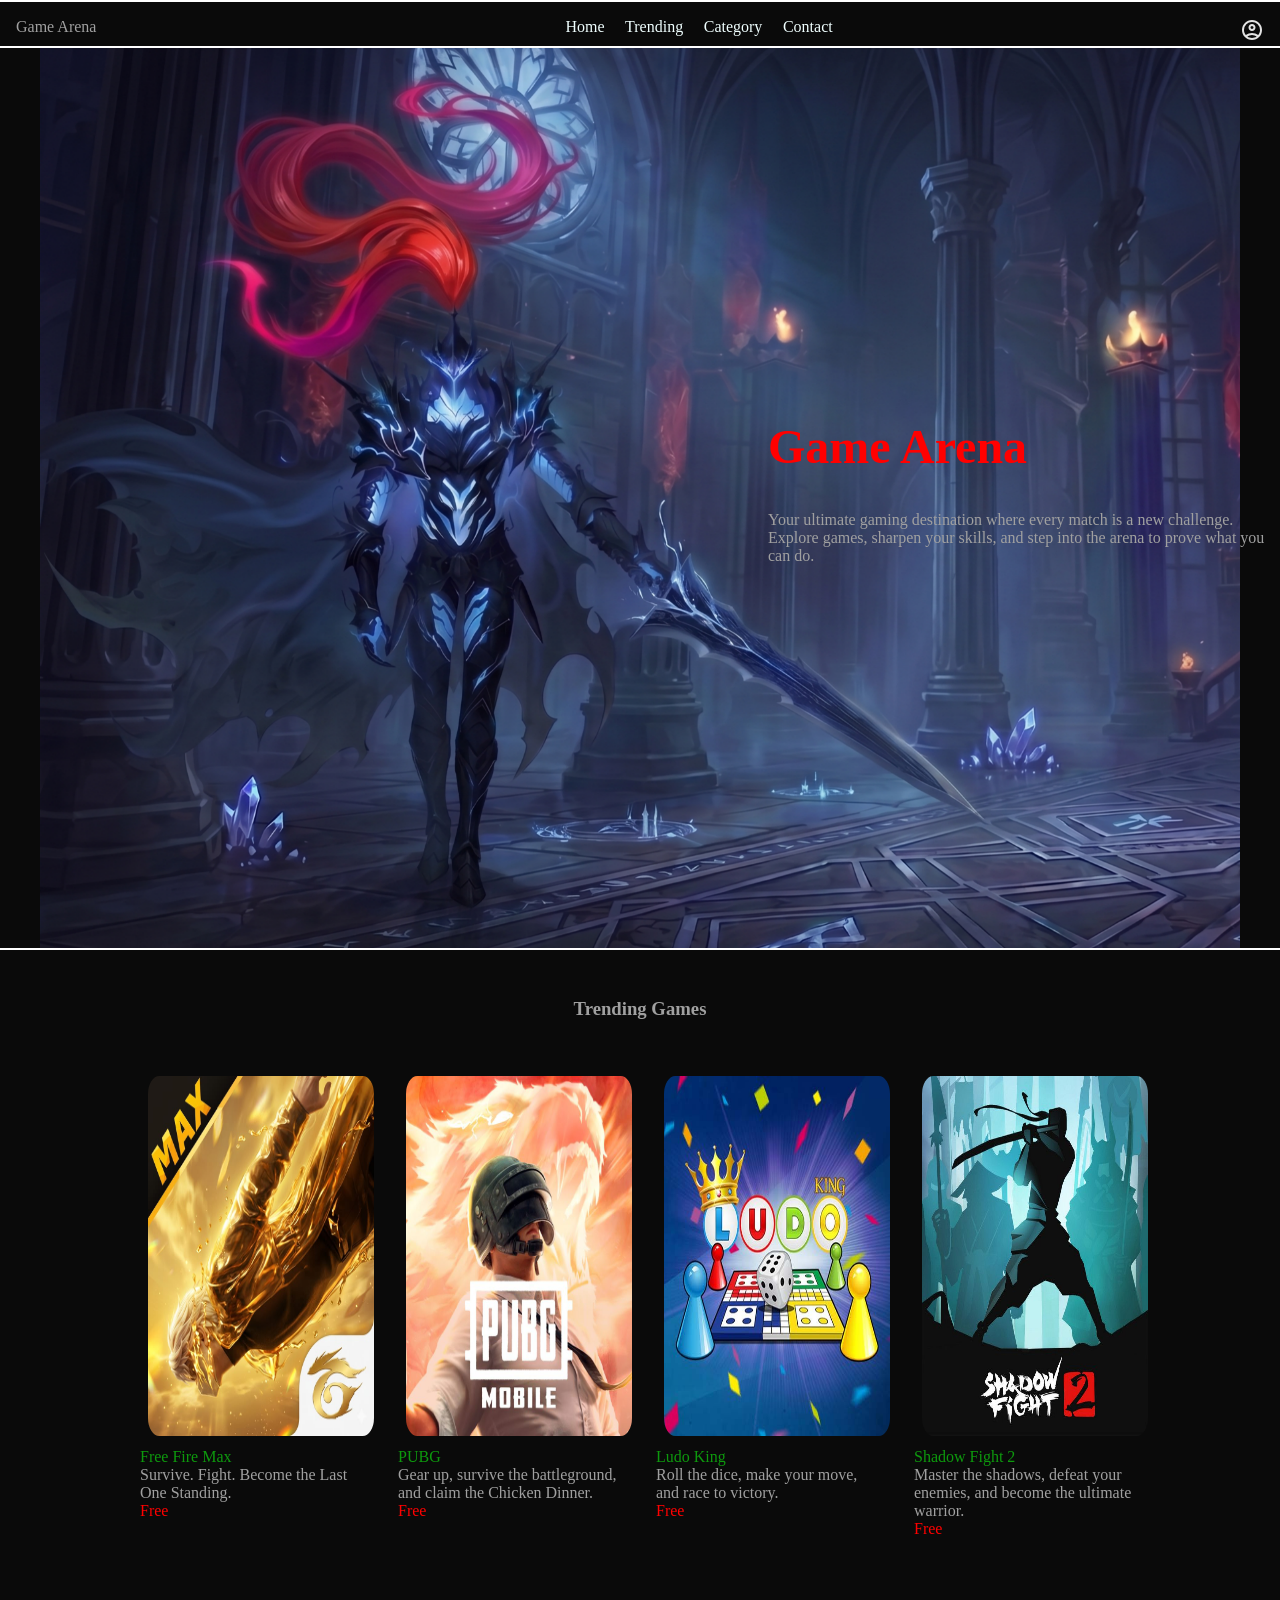
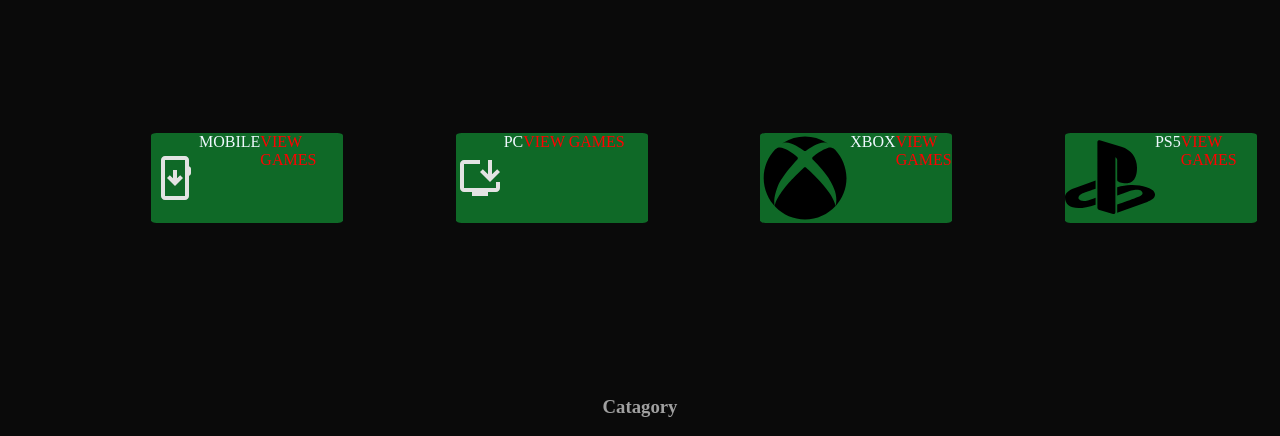
==== index.html @ fe9e3c8a "first commit" ====
<!DOCTYPE html>
<html lang="en">
<head>
    <meta charset="UTF-8">
    <meta name="viewport" content="width=device-width, initial-scale=1.0">
    <title>Game Arena</title>
    <link rel="stylesheet" href="style.css" >

    <link rel="preconnect" href="https://fonts.googleapis.com">
<link rel="preconnect" href="https://fonts.gstatic.com" crossorigin>
<link href="https://fonts.googleapis.com/css2?family=Open+Sans:ital,wght@0,300..800;1,300..800&family=Righteous&family=Tangerine:wght@400;700&display=swap" rel="stylesheet">
   

     
<body>

    <div class="line2"></div>
        <!-- navigation -->
         <nav class="nav">
            <div class="logo">
                    Game Arena
            </div>
            <div class="navi">
                <span class="nav1"><a href="#hero" >Home</a></span>
                <span class="nav3"><a href="#head" >Trending</a></span>
                <span class="nav2"><a href="#" >Category</a></span>
                <span class="nav4"><a href="#" >Contact</a></span>
            </div>
            <div class="img">
                <img class="profile" src="profileIcon.svg" >
            </div>
         </nav>
         <div class="line0"></div>
         <!-- hero section -->
          <div id="hero">
            <h1>Game  Arena</h1>
            <p>Your ultimate gaming destination where every match is a new challenge.
                 Explore games, sharpen your skills, and step into the arena to prove what you can do.</p>
          </div>

          <div class="line1"></div>

          <!-- trending game -->
          <div id="head">
              <h3>Trending Games</h3>
         </div>
        <section class="trend">
           <div class="game1"><a target="_blank" href="FreeFire.html" ><img src="ff.jpg"  alt="firefire"></a>
                <div class="g1">
                    <span style="color:rgba(14, 164, 14, 0.932)"> Free Fire Max</span> <br>
                    Survive. Fight. Become the Last One Standing.<br>
                    <span style="color:red">Free</span>
                </div> 
             </div>
           <div class="game1"><img src="pubg.jpg" alt="pubg">
                <div class="g1">
                    <span style="color:rgba(14, 164, 14, 0.932)">PUBG</span> <br>
                    Gear up, survive the battleground, and claim the Chicken Dinner.<br>
                    <span style="color:red">Free</span>
                </div>
           </div>
           <div class="game1"><img src="ludo.jpg" alt="ludo">
                <div class="g1">
                    <span style="color:rgba(14, 164, 14, 0.932)">Ludo King</span> <br>
                    Roll the dice, make your move, and race to victory.<br>
                    <span style="color:red">Free</span>
                </div>
           </div>
           <div class="game1"><img src="Shadow Fight 2.jpg" alt="shadowfight2">
                <div class="g1">
                    <span style="color:rgba(14, 164, 14, 0.932)">Shadow Fight 2</span> <br>
                    Master the shadows, defeat your enemies, and become the ultimate warrior.<br>
                    <span style="color:red">Free</span>
                </div>
           </div>
        </section>
        <div class="line3"></div>

        <!-- platform -->
        <section class="platform">
            <div class="plat1">
                <img width="25%" src="mobile.svg" alt="mobileDownload">
                <span style="color: aliceblue;">MOBILE</span>
                <span style="color:red">VIEW GAMES</span>
             </div>
            <div class="plat2">
                <img width="25%" src="pc.svg" alt="mobileDownload">
                <span style="color: aliceblue;">PC</span>
                <span style="color:red">VIEW GAMES</span>
            </div>
            <div class="plat3">
                <img src="xbox.svg" alt="mobileDownload">
                <span style="color: aliceblue;">XBOX</span>
                 <span style="color:red">VIEW GAMES</span>
                </div>
            <div class="plat4">
                <img src="ps5.svg" alt="mobileDownload">
                <span style="color: aliceblue;">PS5</span>
                <span style="color:red">VIEW GAMES</span>
                 </div>
        </section>

        <!-- Catagory -->
         <section class="cty">
            <div class="cato">
                <h3>Catagory</h3>
            <div class="c1"></div>
            <div class="c1"></div>
            <div class="c1"></div>
            <div class="c1"></div>
        </div>
         </section>
        
</body>
</html>
---- style.css ----
body{
    width: 100%;
    min-height: 100vh;
    margin: 0;
    padding: 0;
    overflow-x: hidden;
    background-color: #0a0a0a;
    color: #a0a0a0;
}
.line2{
    border: 1px solid white;
}

/* navigation */
.navi{
    display: flex;
    justify-content: space-between;
    gap:10%;
}
.nav{
    display:flex;
    justify-content: space-between;
    gap : 1rem;
    margin:1rem;
    margin-bottom: 0;
}
.nav1 a:hover{
    color: #CAFF00;
}
.nav2 a:hover{
    color: #CAFF00;
}
.nav3 a:hover{
    color: #CAFF00;
}
.nav4 a:hover{
    color: #CAFF00;
}

.line0{
    border: 1px solid white;
}

.navi a{
    text-decoration: none;
    color:azure
}

/* hero section */
#hero{
    width: 100%;
    max-width: 1200px;
    height: 100vh;
    background-image: url("igris3.png");
    background-size:cover;
    background-repeat:no-repeat;
    margin:auto ;
}

#hero h1{
    position:absolute;
    top:43%;
    left:60%;
    color:red;
    font-weight: 600;
    font-size:3rem;
}
#hero p{
    width:40%;
    position:absolute;
    top:55%;
    left:60%;

}

.line1{
    border: 1px solid white;
}

/* trending games section*/
.trend{
    width:100%;
    max-width: 1000px;
    height: 65vh;
    display:grid;
    margin:1rem;

}
#head{
    text-align:center;
    margin: 3rem;
}
 .trend{
    width:90%;
    max-width: 900;
    margin: auto;
    margin-top:1rem;
    display:grid;
    grid-template-columns: repeat(auto-fit, minmax(150px, 1fr));
    gap:2rem;
    margin-bottom: 1rem;
 }
.game1 img{
    width: 100%;
    height: 40vh;
    border-radius: 5%;;
    margin:0.5rem;
    transition: transform 0.3s ease, box-shadow 0.3s ease;
}
/* .game1{
    text-align: center;
} */
.game1 img:hover{
    box-shadow: 0px 0px 30px goldenrod;
    transform: translateY(-0.7rem);
}


/* .line3{
    border: 1px solid white;
    margin-left: 0px 5rem;
} */

/* platform selector */
.platform{
      width:100%;
      max-width: 900;
      height: 20vh;
      display:flex;
      justify-content: space-evenly;
      gap:2%;
      padding: 5%;
    }
    .plat1{
    display: flex;
    width:15%;
    height: 10vh;
    /* border: 1px solid white; */
    border-radius: 3%;
    background-color: #11812fcd;
}
.plat1 img{
    margin-top: 4%;
    margin-left: 3%;
}
.plat2{
    display: flex;
    width:15%;
    height: 10vh;
    /* border: 1px solid white; */
    border-radius: 3%;
    background-color: #11812fcd;
    
}
.plat2 img{
    margin-top: 4%;
    margin-left: 3%;
}
.plat3{
    display: flex;
    width:15%;
    height: 10vh;
    /* border: 1px solid white; */
    border-radius: 3%;
    background-color: #11812fcd;
    
}
.plat3 img{
    margin-top: 4%;
    margin-left: 3%;
}
.plat4{
    display: flex;
    width:15%;
    height: 10vh;
    /* border: 1px solid white; */
    border-radius: 3%;
    background-color: #11812fcd;
    
}
.plat4 img{
    margin-top: 4%;
    margin-left: 3%;
}

.platform img{
    margin: 0;
}

.plat1:hover{
     box-shadow:0px 0px 10px gray ;
}
.plat2:hover{
     box-shadow:0px 0px 10px gray ;
}
.plat3:hover{
     box-shadow:0px 0px 10px gray ;
}
.plat4:hover{
     box-shadow:0px 0px 10px gray ;
}

.cato{
    text-align: center;
}
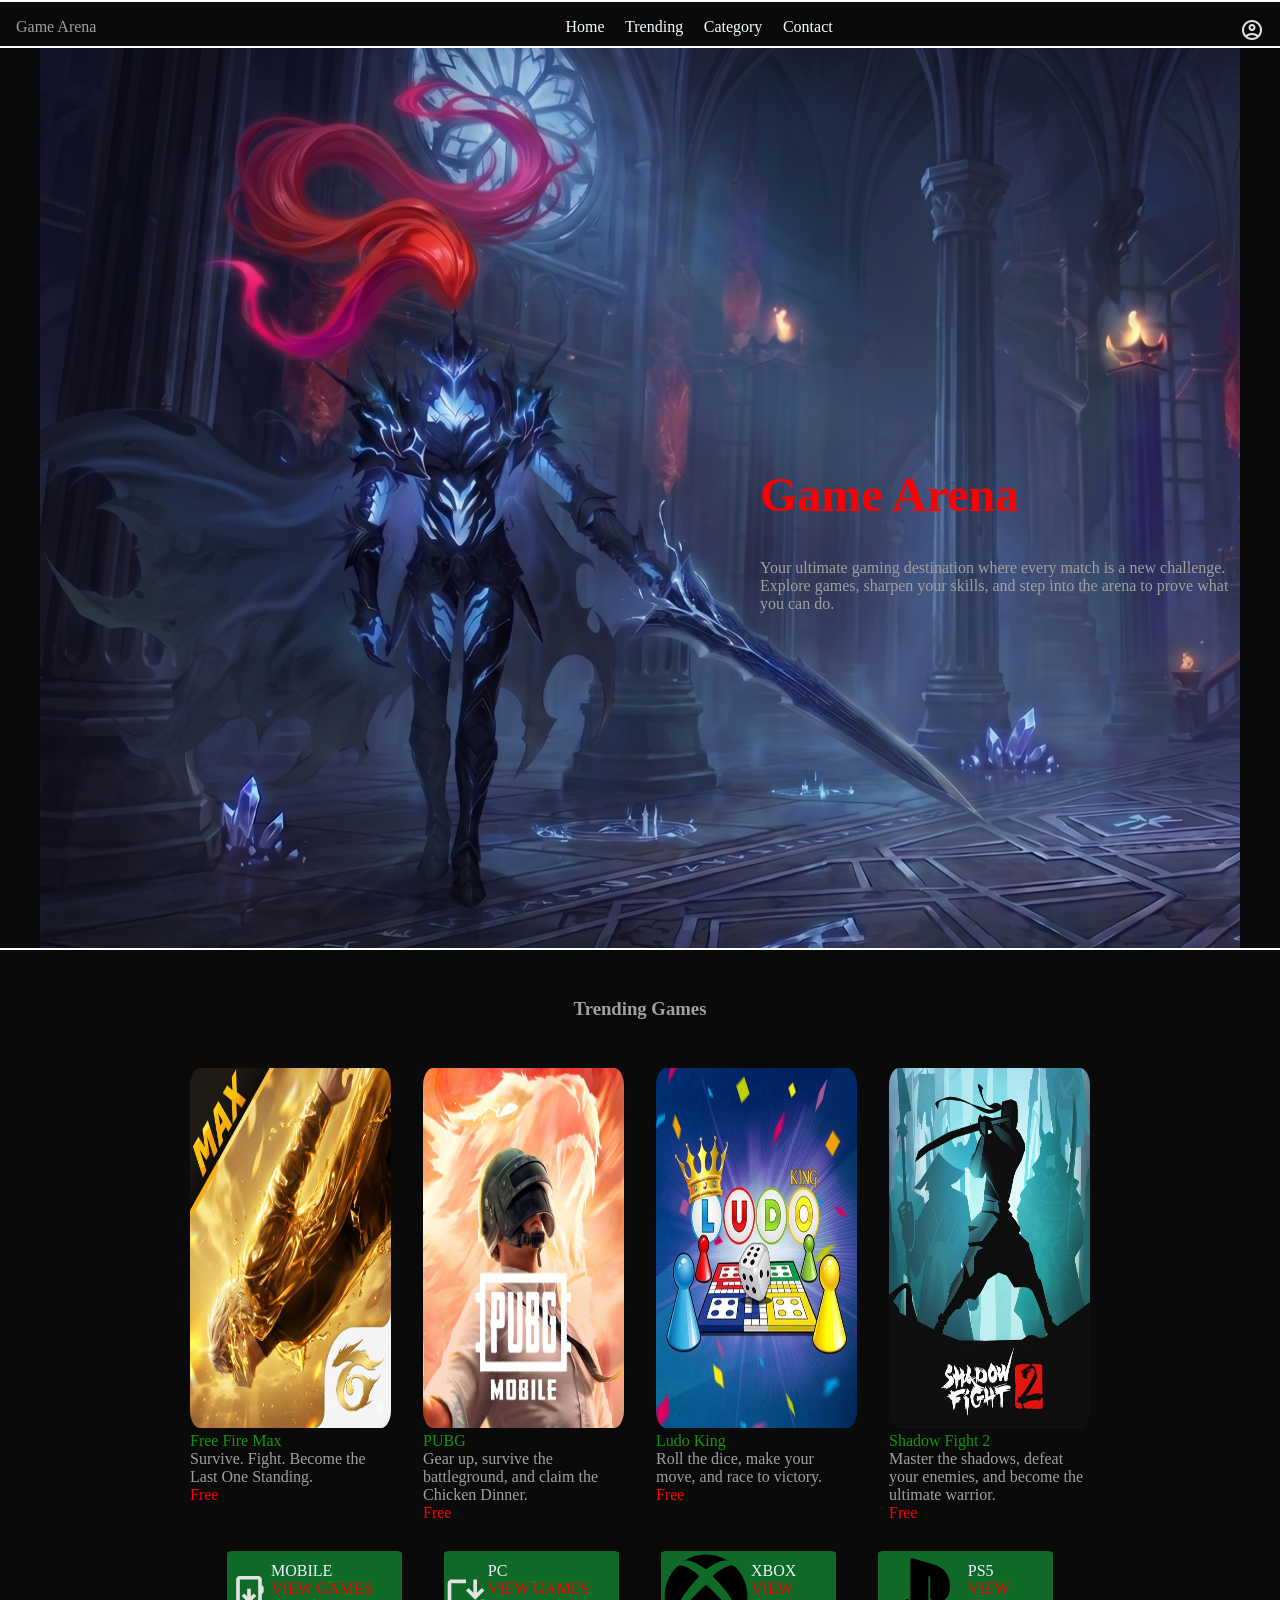
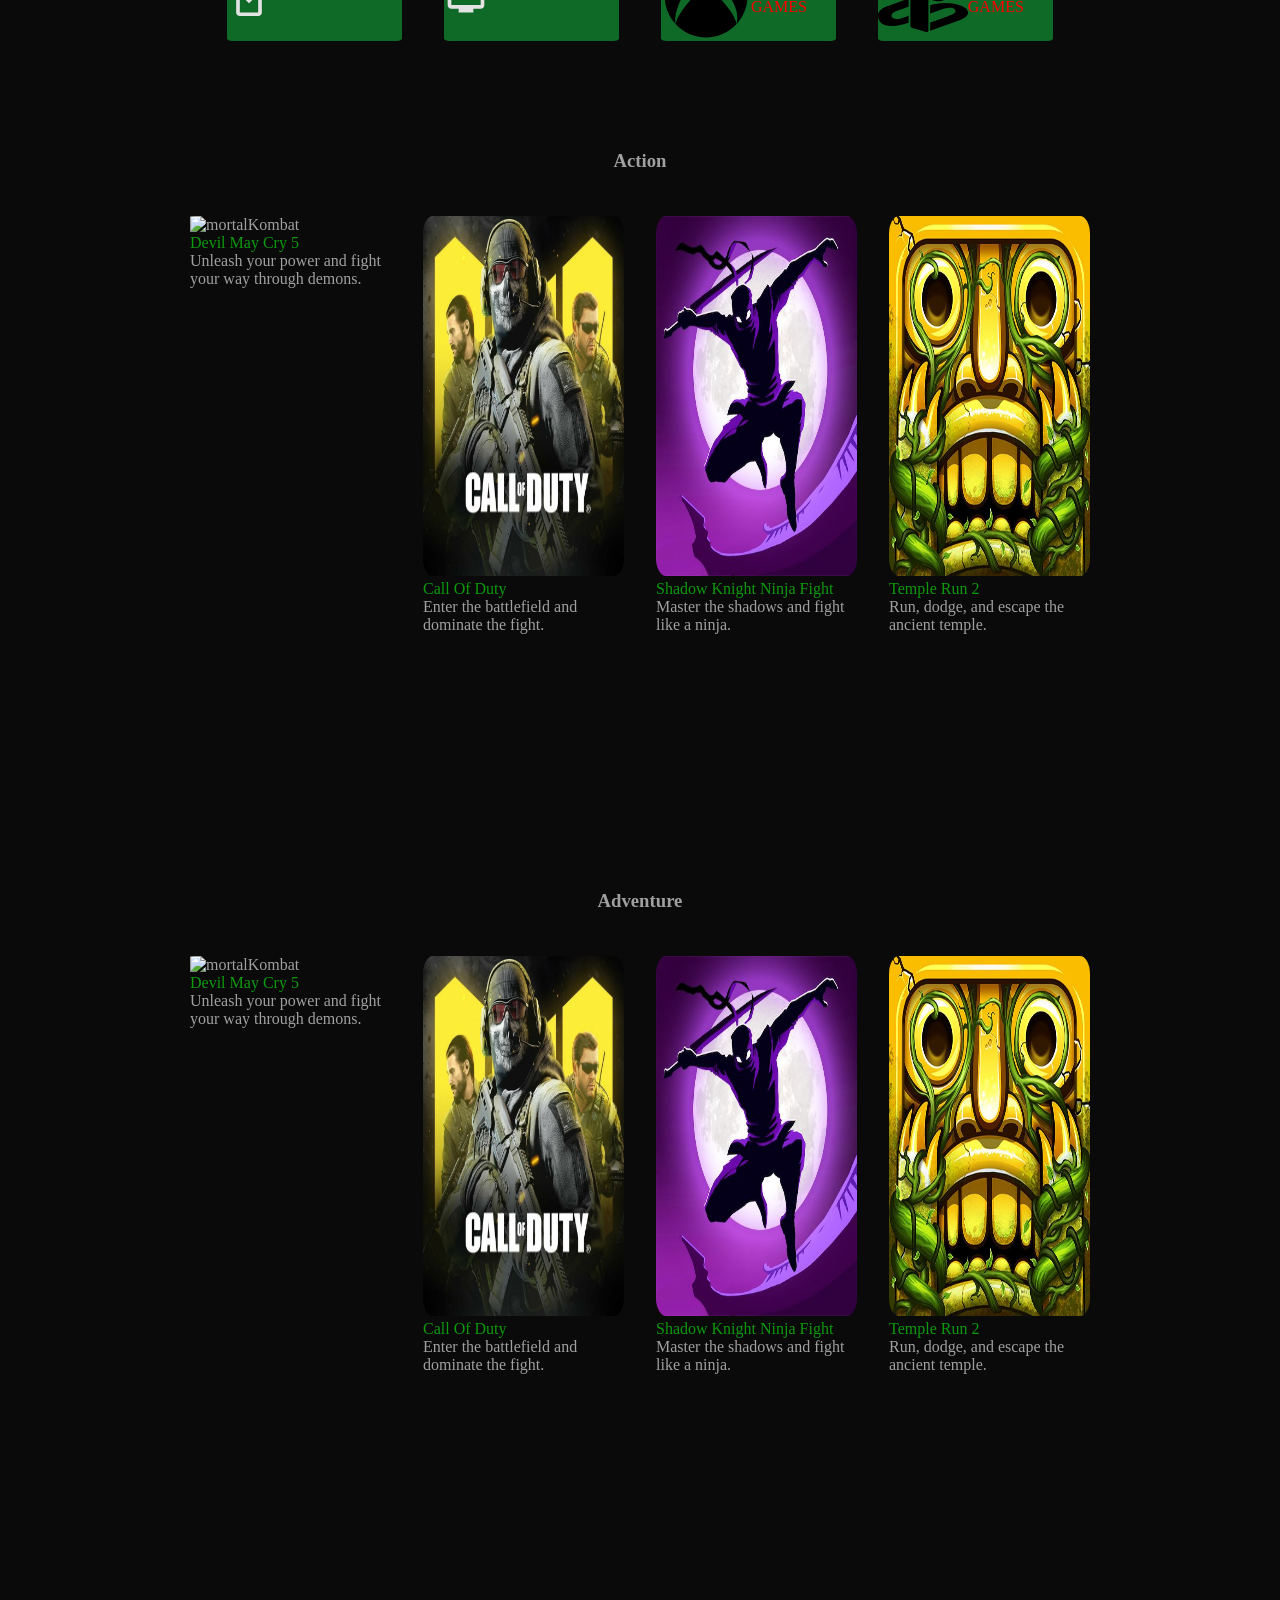
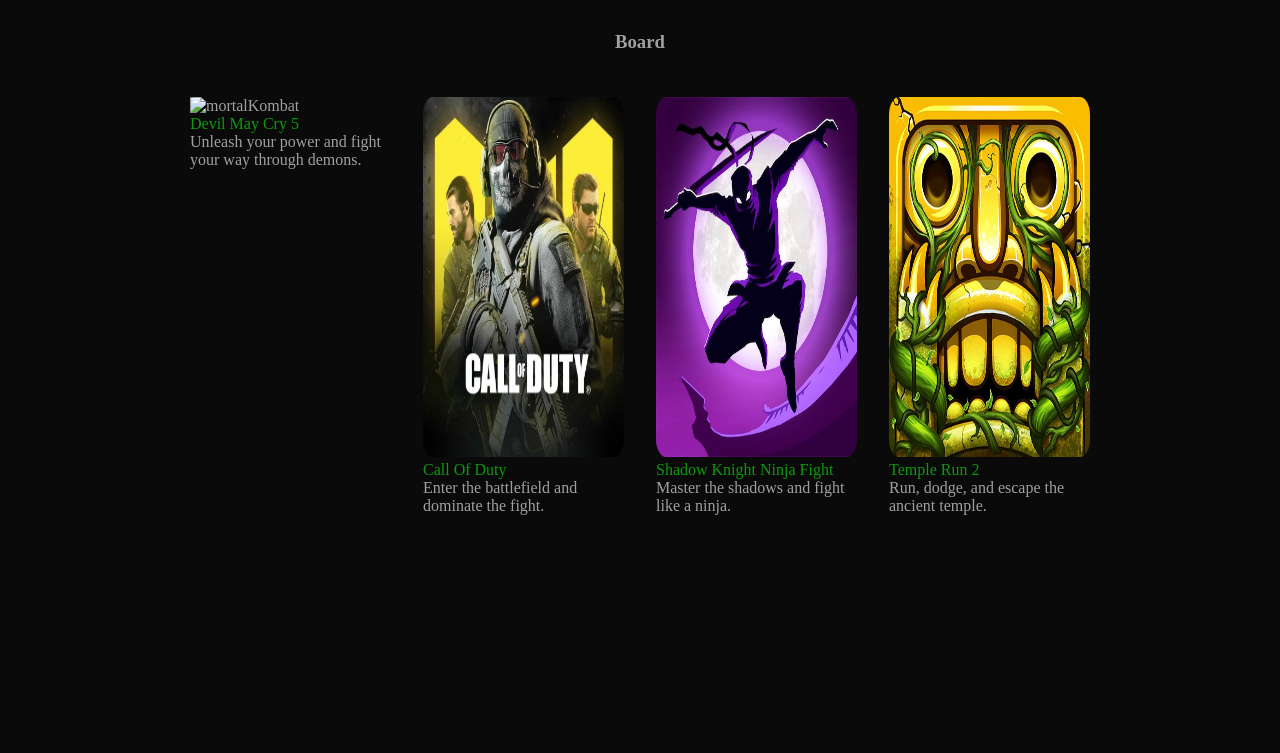
==== commit dcc481a0: "Updated home page" ====
--- a/index.html
+++ b/index.html
@@ -9,7 +9,7 @@
     <link rel="preconnect" href="https://fonts.googleapis.com">
 <link rel="preconnect" href="https://fonts.gstatic.com" crossorigin>
 <link href="https://fonts.googleapis.com/css2?family=Open+Sans:ital,wght@0,300..800;1,300..800&family=Righteous&family=Tangerine:wght@400;700&display=swap" rel="stylesheet">
-   
+   </head>
 
      
 <body>
@@ -23,7 +23,7 @@
             <div class="navi">
                 <span class="nav1"><a href="#hero" >Home</a></span>
                 <span class="nav3"><a href="#head" >Trending</a></span>
-                <span class="nav2"><a href="#" >Category</a></span>
+                <span class="nav2"><a href="#category" >Category</a></span>
                 <span class="nav4"><a href="#" >Contact</a></span>
             </div>
             <div class="img">
@@ -45,13 +45,14 @@
               <h3>Trending Games</h3>
          </div>
         <section class="trend">
-           <div class="game1"><a target="_blank" href="FreeFire.html" ><img src="ff.jpg"  alt="firefire"></a>
+           <div class="game1">
+                <a target="_blank" href="FreeFire.html" ><img src="ff.jpg"  alt="firefire"></a>
                 <div class="g1">
                     <span style="color:rgba(14, 164, 14, 0.932)"> Free Fire Max</span> <br>
                     Survive. Fight. Become the Last One Standing.<br>
                     <span style="color:red">Free</span>
                 </div> 
-             </div>
+            </div>
            <div class="game1"><img src="pubg.jpg" alt="pubg">
                 <div class="g1">
                     <span style="color:rgba(14, 164, 14, 0.932)">PUBG</span> <br>
@@ -80,36 +81,160 @@
         <section class="platform">
             <div class="plat1">
                 <img width="25%" src="mobile.svg" alt="mobileDownload">
-                <span style="color: aliceblue;">MOBILE</span>
-                <span style="color:red">VIEW GAMES</span>
+                <div class="card1">
+                    <span style="color: aliceblue;">MOBILE</span>
+                    <span style="color:red">VIEW GAMES</span>
+                </div>
              </div>
             <div class="plat2">
                 <img width="25%" src="pc.svg" alt="mobileDownload">
-                <span style="color: aliceblue;">PC</span>
-                <span style="color:red">VIEW GAMES</span>
+                <div class="card2">
+                    <span style="color: aliceblue;">PC</span>
+                    <span style="color:red">VIEW GAMES</span>
+                </div>
             </div>
             <div class="plat3">
                 <img src="xbox.svg" alt="mobileDownload">
-                <span style="color: aliceblue;">XBOX</span>
-                 <span style="color:red">VIEW GAMES</span>
-                </div>
+                <div class="card3">
+                    <span style="color: aliceblue;">XBOX</span>
+                    <span style="color:red">VIEW GAMES</span>
+                 </div>
+            </div>
             <div class="plat4">
                 <img src="ps5.svg" alt="mobileDownload">
-                <span style="color: aliceblue;">PS5</span>
-                <span style="color:red">VIEW GAMES</span>
-                 </div>
+                <div class="card4">
+                    <span style="color: aliceblue;" >PS5</span>
+                    <span style="color:red">VIEW GAMES</span>
+                </div>
+            </div>
         </section>
 
         <!-- Catagory -->
-         <section class="cty">
-            <div class="cato">
-                <h3>Catagory</h3>
-            <div class="c1"></div>
-            <div class="c1"></div>
-            <div class="c1"></div>
-            <div class="c1"></div>
+        <div id="category">
+            <!-- catagory 1 -->
+            <section class="action">
+                <div class="aTitle">
+                        <h3>Action</h3>
+                </div>
+                <div class="aCard">
+                    <div class="aCard1">
+                        <img src="https://imgs.search.brave.com/JZXMAB6SjyU257bQY8x0iIiuGF4Ugs9V5tPNc-U8fXw/rs:fit:860:0:0:0/g:ce/aHR0cHM6Ly91cGxv/YWQud2lraW1lZGlh/Lm9yZy93aWtpcGVk/aWEvZW4vdGh1bWIv/Yy9jYi9EZXZpbF9N/YXlfQ3J5XzUuanBn/LzI1MHB4LURldmls/X01heV9DcnlfNS5q/cGc_dXRtX3NvdXJj/ZT1lbi53aWtpcGVk/aWEub3JnJnV0bV9j/YW1wYWlnbj1wYXJz/ZXImdXRtX2NvbnRl/bnQ9dGh1bWJuYWls" alt="mortalKombat" >
+                        <div class="ac1">
+                            <span style="color:rgba(14, 164, 14, 0.932)">Devil May Cry 5</span><br>
+                            <p>Unleash your power and fight your way through demons.</p>
+                        </div>
+                    </div>     
+                    
+                    <div class="aCard1">
+                        <img src="callOfDuty.jpg" alt="callOfDuty" >
+                        <div class="ac1">
+                            <span style="color:rgba(14, 164, 14, 0.932)">Call Of Duty</span><br>
+                           <p>Enter the battlefield and dominate the fight.</p>
+                        </div>
+                    </div>  
+
+                    <div class="aCard1">
+                        <img src="Shadow Knight Ninja Fight.jpg" alt="shadowKnight" >
+                        <div class="ac1">
+                            <span style="color:rgba(14, 164, 14, 0.932)">Shadow Knight Ninja Fight</span><br>
+                           <p>Master the shadows and fight like a ninja.</p>
+                        </div>
+                    </div>  
+
+                    <div class="aCard1">
+                        <img src="Temple Run 2.jpg" alt="templeRun" >
+                        <div class="ac1">
+                            <span style="color:rgba(14, 164, 14, 0.932)">Temple Run 2</span><br>
+                            <p>Run, dodge, and escape the ancient temple.</p>
+                        </div>
+                    </div>  
+
+                </div>
+            </section>
+
+            <!-- catogry 2 -->
+             <section class="adventure">
+                <div class="aTitle">
+                        <h3>Adventure</h3>
+                </div>
+                <div class="aCard">
+                    <div class="aCard1">
+                        <img src="https://imgs.search.brave.com/JZXMAB6SjyU257bQY8x0iIiuGF4Ugs9V5tPNc-U8fXw/rs:fit:860:0:0:0/g:ce/aHR0cHM6Ly91cGxv/YWQud2lraW1lZGlh/Lm9yZy93aWtpcGVk/aWEvZW4vdGh1bWIv/Yy9jYi9EZXZpbF9N/YXlfQ3J5XzUuanBn/LzI1MHB4LURldmls/X01heV9DcnlfNS5q/cGc_dXRtX3NvdXJj/ZT1lbi53aWtpcGVk/aWEub3JnJnV0bV9j/YW1wYWlnbj1wYXJz/ZXImdXRtX2NvbnRl/bnQ9dGh1bWJuYWls" alt="mortalKombat" >
+                        <div class="ac1">
+                            <span style="color:rgba(14, 164, 14, 0.932)">Devil May Cry 5</span><br>
+                            <p>Unleash your power and fight your way through demons.</p>
+                        </div>
+                    </div>     
+                    
+                    <div class="aCard1">
+                        <img src="callOfDuty.jpg" alt="callOfDuty" >
+                        <div class="ac1">
+                            <span style="color:rgba(14, 164, 14, 0.932)">Call Of Duty</span><br>
+                           <p>Enter the battlefield and dominate the fight.</p>
+                        </div>
+                    </div>  
+
+                    <div class="aCard1">
+                        <img src="Shadow Knight Ninja Fight.jpg" alt="shadowKnight" >
+                        <div class="ac1">
+                            <span style="color:rgba(14, 164, 14, 0.932)">Shadow Knight Ninja Fight</span><br>
+                           <p>Master the shadows and fight like a ninja.</p>
+                        </div>
+                    </div>  
+
+                    <div class="aCard1">
+                        <img src="Temple Run 2.jpg" alt="templeRun" >
+                        <div class="ac1">
+                            <span style="color:rgba(14, 164, 14, 0.932)">Temple Run 2</span><br>
+                            <p>Run, dodge, and escape the ancient temple.</p>
+                        </div>
+                    </div>  
+
+                </div>
+            </section>
+
+            <!-- catagory 3 -->
+             <section class="board">
+                <div class="aTitle">
+                        <h3>Board</h3>
+                </div>
+                <div class="aCard">
+                    <div class="aCard1">
+                        <img src="https://imgs.search.brave.com/JZXMAB6SjyU257bQY8x0iIiuGF4Ugs9V5tPNc-U8fXw/rs:fit:860:0:0:0/g:ce/aHR0cHM6Ly91cGxv/YWQud2lraW1lZGlh/Lm9yZy93aWtpcGVk/aWEvZW4vdGh1bWIv/Yy9jYi9EZXZpbF9N/YXlfQ3J5XzUuanBn/LzI1MHB4LURldmls/X01heV9DcnlfNS5q/cGc_dXRtX3NvdXJj/ZT1lbi53aWtpcGVk/aWEub3JnJnV0bV9j/YW1wYWlnbj1wYXJz/ZXImdXRtX2NvbnRl/bnQ9dGh1bWJuYWls" alt="mortalKombat" >
+                        <div class="ac1">
+                            <span style="color:rgba(14, 164, 14, 0.932)">Devil May Cry 5</span><br>
+                            <p>Unleash your power and fight your way through demons.</p>
+                        </div>
+                    </div>     
+                    
+                    <div class="aCard1">
+                        <img src="callOfDuty.jpg" alt="callOfDuty" >
+                        <div class="ac1">
+                            <span style="color:rgba(14, 164, 14, 0.932)">Call Of Duty</span><br>
+                           <p>Enter the battlefield and dominate the fight.</p>
+                        </div>
+                    </div>  
+
+                    <div class="aCard1">
+                        <img src="Shadow Knight Ninja Fight.jpg" alt="shadowKnight" >
+                        <div class="ac1">
+                            <span style="color:rgba(14, 164, 14, 0.932)">Shadow Knight Ninja Fight</span><br>
+                           <p>Master the shadows and fight like a ninja.</p>
+                        </div>
+                    </div>  
+
+                    <div class="aCard1">
+                        <img src="Temple Run 2.jpg" alt="templeRun" >
+                        <div class="ac1">
+                            <span style="color:rgba(14, 164, 14, 0.932)">Temple Run 2</span><br>
+                            <p>Run, dodge, and escape the ancient temple.</p>
+                        </div>
+                    </div>  
+
+                </div>
+            </section>
+
         </div>
-         </section>
         
 </body>
 </html>
--- a/style.css
+++ b/style.css
@@ -1,3 +1,11 @@
+/* @font-face {
+    font-family: 'khachra';
+    src: url('KFO7CnqEu92Fr1ME7kSn66aGLdTylUAMa3yUBHMdazQ.woff2');
+} */
+
+*{
+     box-sizing: border-box;
+}
 body{
     width: 100%;
     min-height: 100vh;
@@ -6,6 +14,7 @@
     overflow-x: hidden;
     background-color: #0a0a0a;
     color: #a0a0a0;
+   
 }
 .line2{
     border: 1px solid white;
@@ -55,6 +64,7 @@
     background-size:cover;
     background-repeat:no-repeat;
     margin:auto ;
+    position: relative;
 }
 
 #hero h1{
@@ -64,6 +74,7 @@
     color:red;
     font-weight: 600;
     font-size:3rem;
+    /* font-family: 'khachra'; */
 }
 #hero p{
     width:40%;
@@ -73,26 +84,20 @@
 
 }
 
+
 .line1{
     border: 1px solid white;
 }
 
 /* trending games section*/
-.trend{
-    width:100%;
-    max-width: 1000px;
-    height: 65vh;
-    display:grid;
-    margin:1rem;
-
-}
 #head{
     text-align:center;
     margin: 3rem;
 }
- .trend{
+
+.trend{
     width:90%;
-    max-width: 900;
+    max-width: 900px;
     margin: auto;
     margin-top:1rem;
     display:grid;
@@ -100,84 +105,79 @@
     gap:2rem;
     margin-bottom: 1rem;
  }
+
 .game1 img{
     width: 100%;
     height: 40vh;
-    border-radius: 5%;;
-    margin:0.5rem;
+    border-radius: 5%;
+    margin:0;
     transition: transform 0.3s ease, box-shadow 0.3s ease;
 }
-/* .game1{
-    text-align: center;
-} */
+
 .game1 img:hover{
-    box-shadow: 0px 0px 30px goldenrod;
+    box-shadow: 0px 0px 20px goldenrod;
     transform: translateY(-0.7rem);
 }
 
-
-/* .line3{
-    border: 1px solid white;
-    margin-left: 0px 5rem;
-} */
 
 /* platform selector */
 .platform{
       width:100%;
-      max-width: 900;
+      max-width: 900px;
       height: 20vh;
       display:flex;
       justify-content: space-evenly;
+      align-content:center ;
       gap:2%;
-      padding: 5%;
-    }
-    .plat1{
+      padding: 1%;
+      margin:auto;
+     
+}
+.plat1,.plat2,.plat3,.plat4{
     display: flex;
-    width:15%;
+    width:20%;
     height: 10vh;
-    /* border: 1px solid white; */
     border-radius: 3%;
     background-color: #11812fcd;
 }
+
+.card1{
+    padding-top: 0.7rem;
+    display:flex;
+    flex-direction: column;
+}
+.card2{
+    padding-top: 0.7rem;
+    display:flex;
+    flex-direction: column;
+}
+.card3{
+    padding-top: 0.7rem;
+    display:flex;
+    flex-direction: column;
+}
+.card4{
+    padding-top: 0.7rem;
+    display:flex;
+    flex-direction: column;
+}
+
+
 .plat1 img{
     margin-top: 4%;
     margin-left: 3%;
 }
-.plat2{
-    display: flex;
-    width:15%;
-    height: 10vh;
-    /* border: 1px solid white; */
-    border-radius: 3%;
-    background-color: #11812fcd;
-    
-}
+
 .plat2 img{
     margin-top: 4%;
     margin-left: 3%;
 }
-.plat3{
-    display: flex;
-    width:15%;
-    height: 10vh;
-    /* border: 1px solid white; */
-    border-radius: 3%;
-    background-color: #11812fcd;
-    
-}
+
 .plat3 img{
     margin-top: 4%;
     margin-left: 3%;
 }
-.plat4{
-    display: flex;
-    width:15%;
-    height: 10vh;
-    /* border: 1px solid white; */
-    border-radius: 3%;
-    background-color: #11812fcd;
-    
-}
+
 .plat4 img{
     margin-top: 4%;
     margin-left: 3%;
@@ -187,20 +187,53 @@
     margin: 0;
 }
 
-.plat1:hover{
+.plat1:hover,.plat2:hover,.plat3:hover,.plat4:hover{
      box-shadow:0px 0px 10px gray ;
 }
-.plat2:hover{
-     box-shadow:0px 0px 10px gray ;
-}
-.plat3:hover{
-     box-shadow:0px 0px 10px gray ;
-}
-.plat4:hover{
-     box-shadow:0px 0px 10px gray ;
-}
-
-.cato{
-    text-align: center;
-}
-
+
+@media (max-width: 768px){
+    .platform{
+        flex-wrap: wrap;
+        height: auto;
+        gap: 1rem;
+    }
+    .plat1,.plat2,.plat3,.plat4{
+        width: 40%;
+    }
+}
+
+
+/* catagory */
+.aTitle{
+    display: flex;
+    justify-content: center;
+    margin: 1%;
+
+}
+.aCard {
+    width:90%;
+    max-width:900px;
+    height:70vh;
+    display:grid;
+    grid-template-columns: repeat(auto-fit,minmax(150px,1fr));
+    gap:2rem;
+    margin: 2% auto;
+    justify-content: center;
+}
+.aCard1 p{
+    padding: 0;
+    margin: 0;
+}
+.aCard img{
+    width:100%;
+    height:40vh;
+    border-radius: 5%;
+    justify-self: center;
+    margin:0;
+    transition: transform 0.3s ease, box-shadow 0.3s ease;
+}
+
+.aCard img:hover{
+    box-shadow: 0px 0px 20px goldenrod;
+    transform: translateY(-0.7rem);
+}
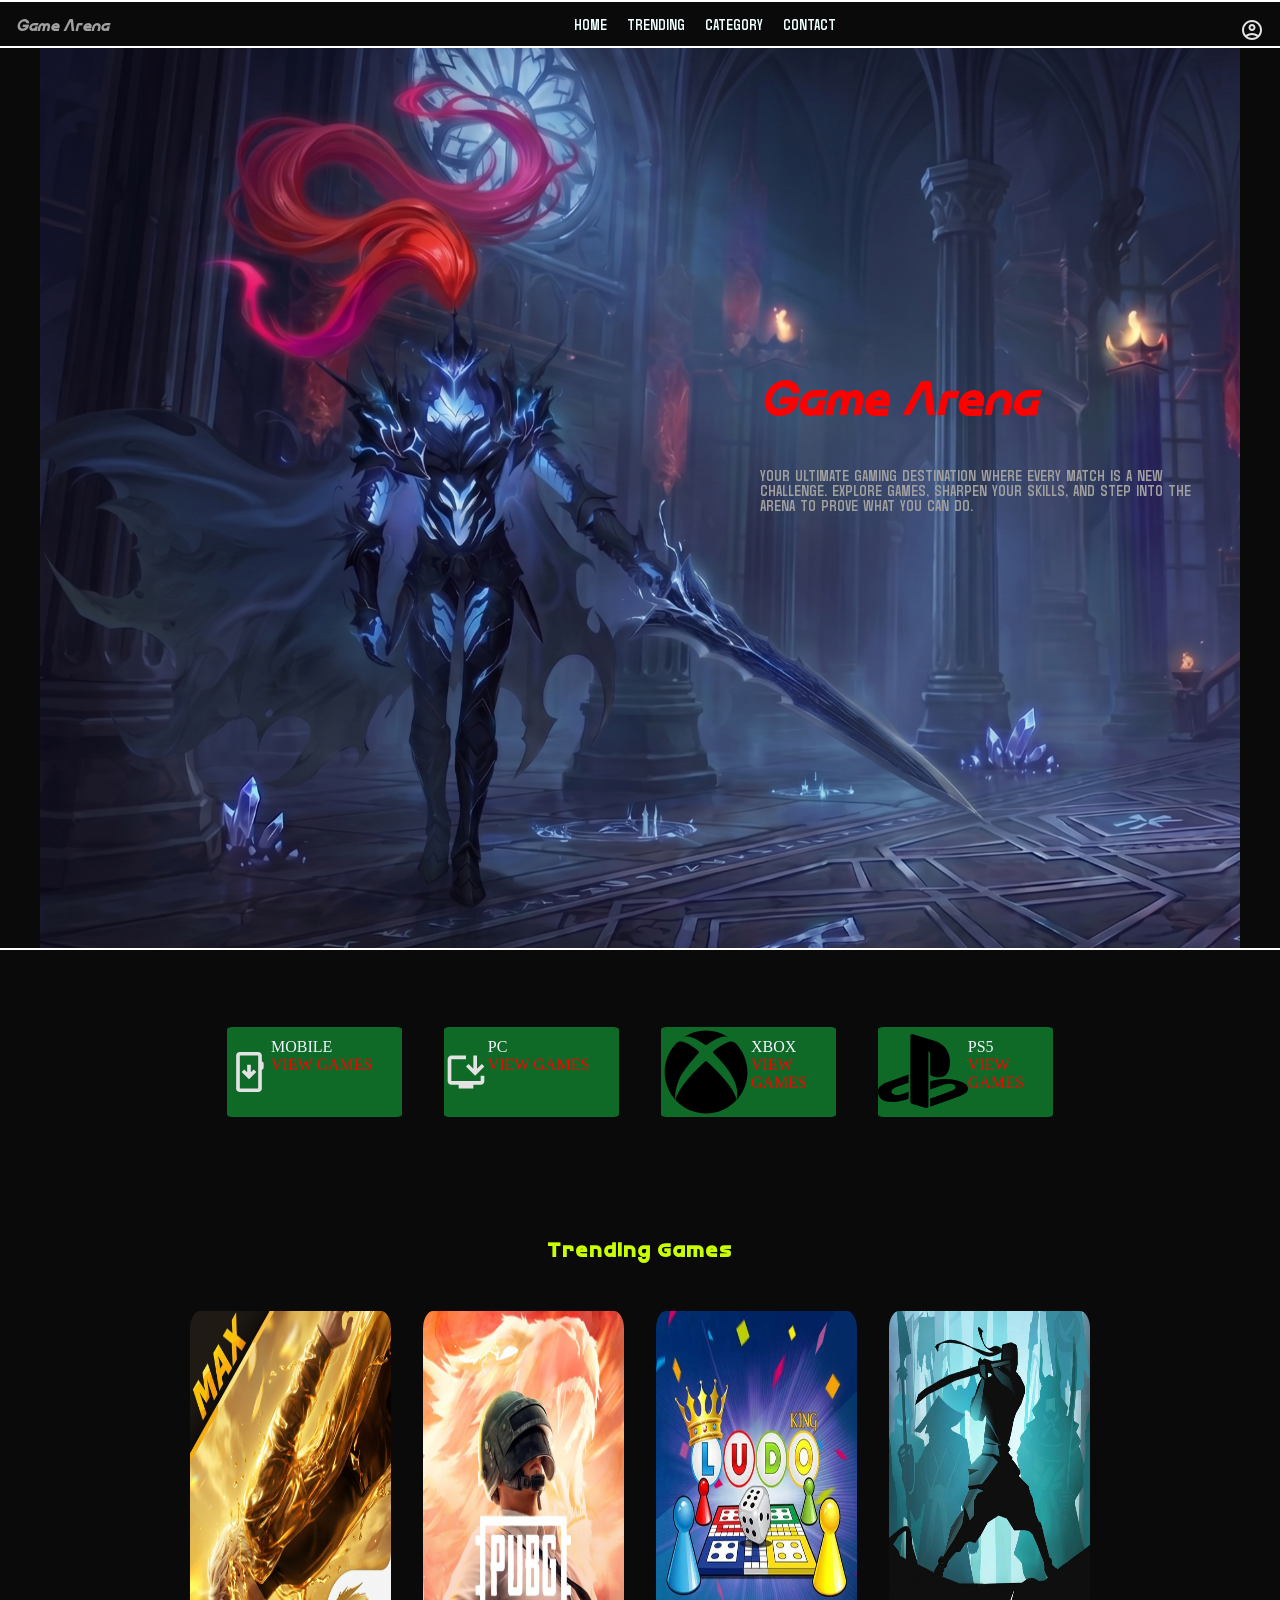
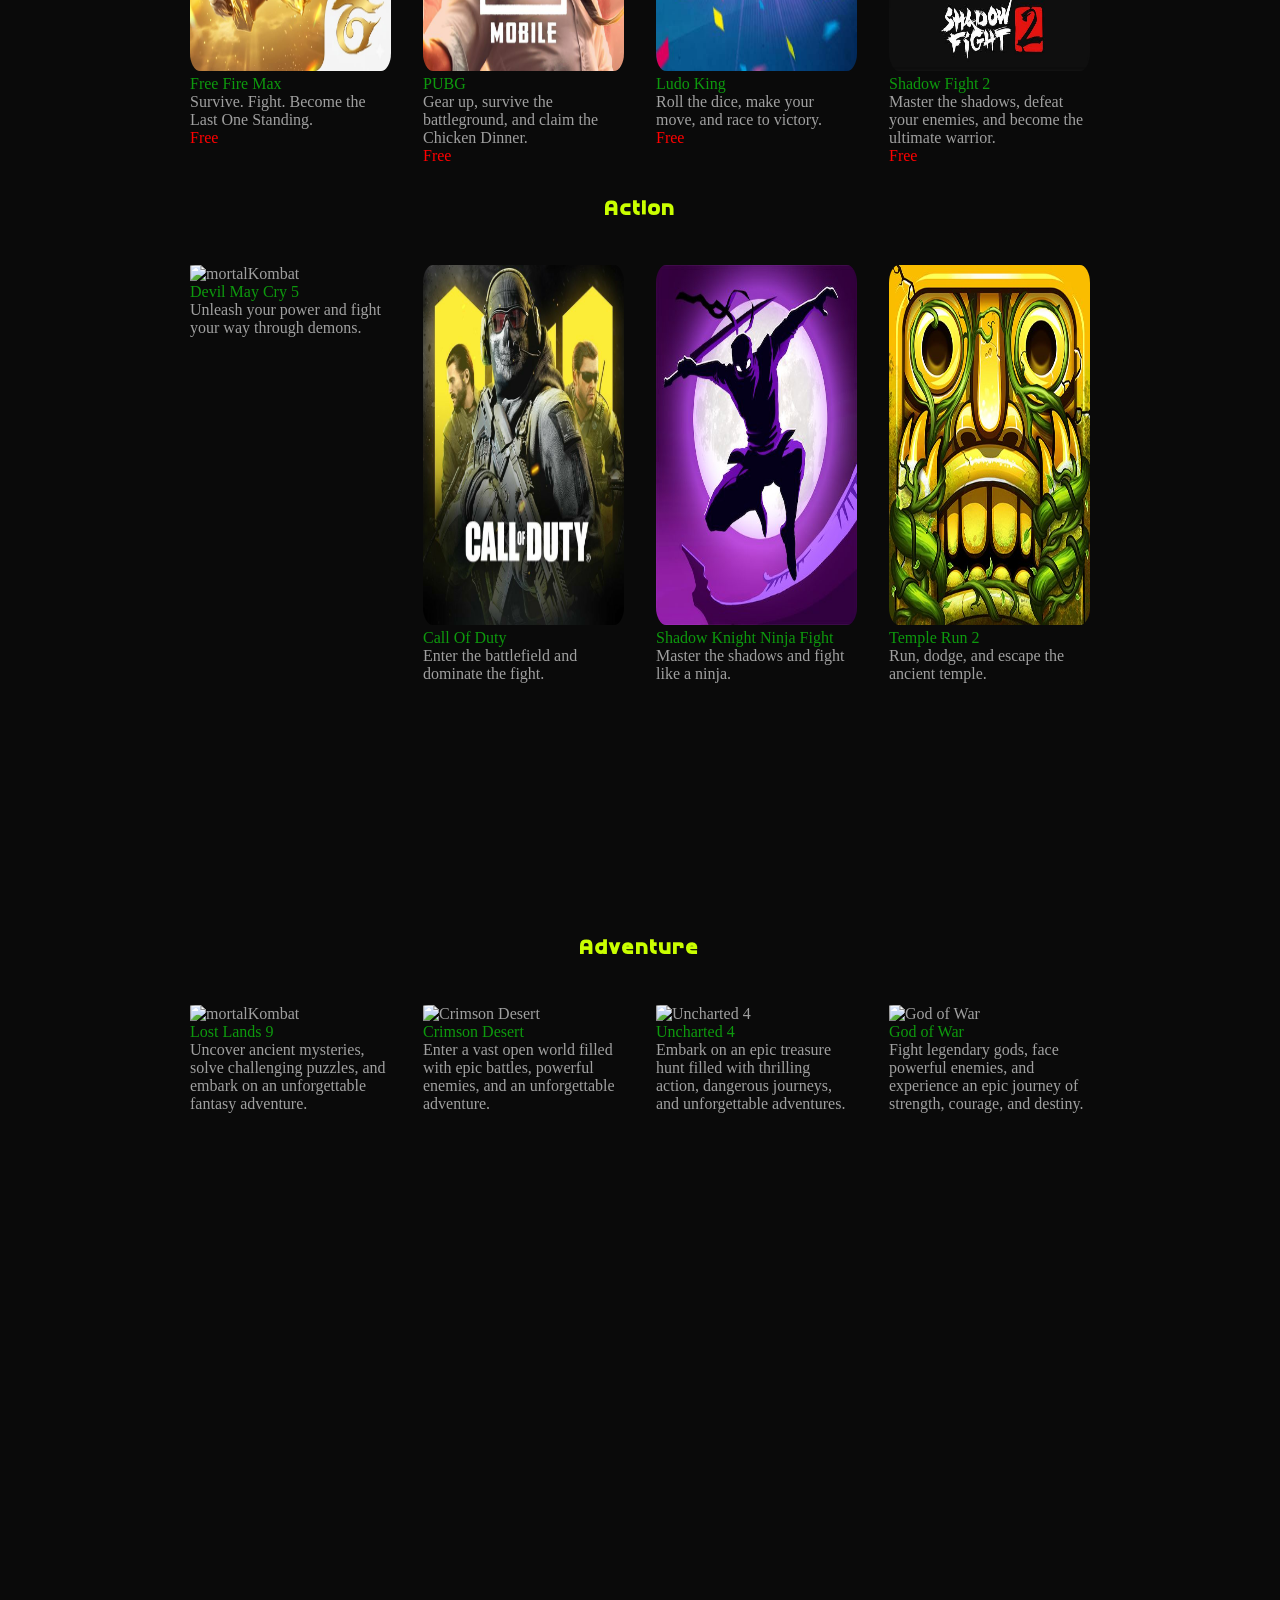
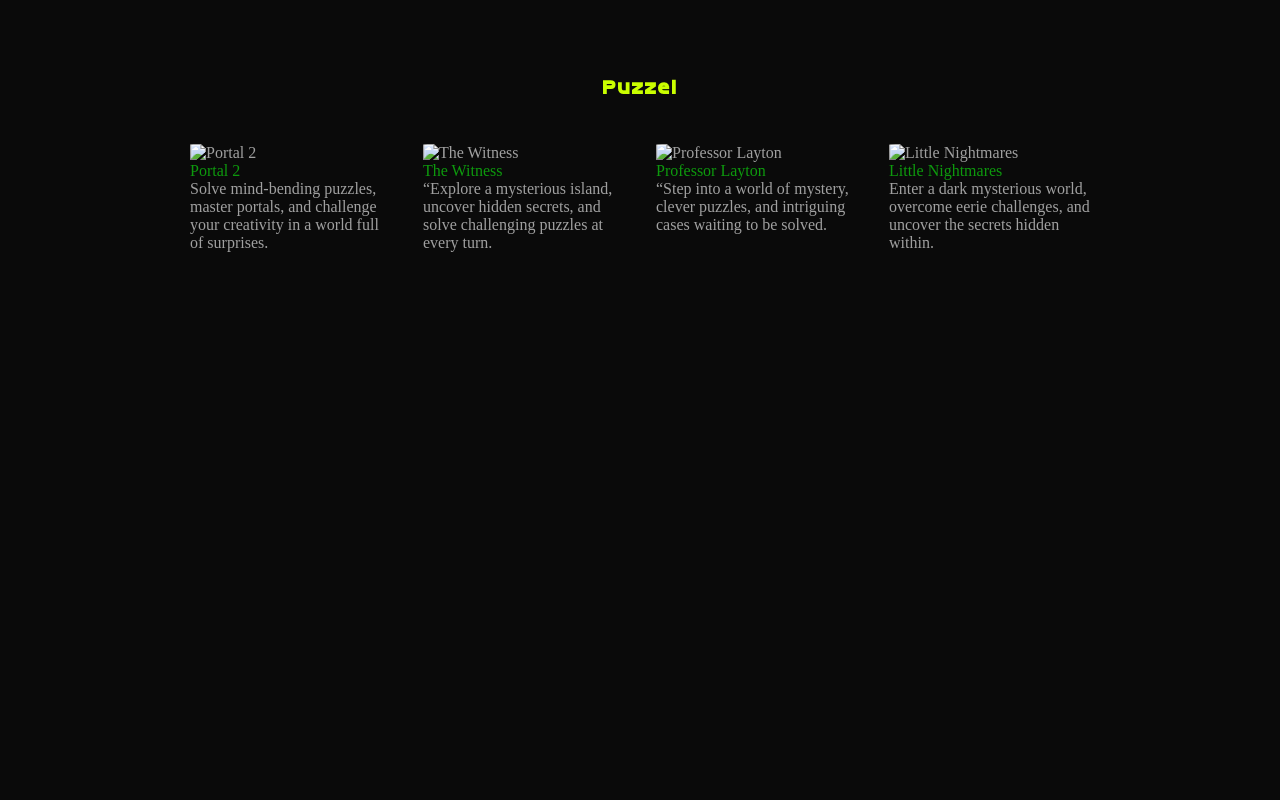
==== commit e2acc739: "updated category" ====
--- a/index.html
+++ b/index.html
@@ -40,6 +40,39 @@
 
           <div class="line1"></div>
 
+
+           <!-- platform -->
+        <section class="platform">
+            <div class="plat1">
+                <img width="25%" src="mobile.svg" alt="mobileDownload">
+                <div class="card1">
+                    <span style="color: aliceblue;">MOBILE</span>
+                    <span style="color:red">VIEW GAMES</span>
+                </div>
+             </div>
+            <div class="plat2">
+                <img width="25%" src="pc.svg" alt="mobileDownload">
+                <div class="card2">
+                    <span style="color: aliceblue;">PC</span>
+                    <span style="color:red">VIEW GAMES</span>
+                </div>
+            </div>
+            <div class="plat3">
+                <img src="xbox.svg" alt="mobileDownload">
+                <div class="card3">
+                    <span style="color: aliceblue;">XBOX</span>
+                    <span style="color:red">VIEW GAMES</span>
+                 </div>
+            </div>
+            <div class="plat4">
+                <img src="ps5.svg" alt="mobileDownload">
+                <div class="card4">
+                    <span style="color: aliceblue;" >PS5</span>
+                    <span style="color:red">VIEW GAMES</span>
+                </div>
+            </div>
+        </section>
+
           <!-- trending game -->
           <div id="head">
               <h3>Trending Games</h3>
@@ -77,37 +110,7 @@
         </section>
         <div class="line3"></div>
 
-        <!-- platform -->
-        <section class="platform">
-            <div class="plat1">
-                <img width="25%" src="mobile.svg" alt="mobileDownload">
-                <div class="card1">
-                    <span style="color: aliceblue;">MOBILE</span>
-                    <span style="color:red">VIEW GAMES</span>
-                </div>
-             </div>
-            <div class="plat2">
-                <img width="25%" src="pc.svg" alt="mobileDownload">
-                <div class="card2">
-                    <span style="color: aliceblue;">PC</span>
-                    <span style="color:red">VIEW GAMES</span>
-                </div>
-            </div>
-            <div class="plat3">
-                <img src="xbox.svg" alt="mobileDownload">
-                <div class="card3">
-                    <span style="color: aliceblue;">XBOX</span>
-                    <span style="color:red">VIEW GAMES</span>
-                 </div>
-            </div>
-            <div class="plat4">
-                <img src="ps5.svg" alt="mobileDownload">
-                <div class="card4">
-                    <span style="color: aliceblue;" >PS5</span>
-                    <span style="color:red">VIEW GAMES</span>
-                </div>
-            </div>
-        </section>
+       
 
         <!-- Catagory -->
         <div id="category">
@@ -159,34 +162,34 @@
                 </div>
                 <div class="aCard">
                     <div class="aCard1">
-                        <img src="https://imgs.search.brave.com/JZXMAB6SjyU257bQY8x0iIiuGF4Ugs9V5tPNc-U8fXw/rs:fit:860:0:0:0/g:ce/aHR0cHM6Ly91cGxv/YWQud2lraW1lZGlh/Lm9yZy93aWtpcGVk/aWEvZW4vdGh1bWIv/Yy9jYi9EZXZpbF9N/YXlfQ3J5XzUuanBn/LzI1MHB4LURldmls/X01heV9DcnlfNS5q/cGc_dXRtX3NvdXJj/ZT1lbi53aWtpcGVk/aWEub3JnJnV0bV9j/YW1wYWlnbj1wYXJz/ZXImdXRtX2NvbnRl/bnQ9dGh1bWJuYWls" alt="mortalKombat" >
-                        <div class="ac1">
-                            <span style="color:rgba(14, 164, 14, 0.932)">Devil May Cry 5</span><br>
-                            <p>Unleash your power and fight your way through demons.</p>
+                        <img src="https://images.sftcdn.net/images/t_app-icon-m/p/9972326c-55a4-4553-b260-da769fea6bdc/856696044/lost-lands-9-logo" alt="mortalKombat" >
+                        <div class="ac1">
+                            <span style="color:rgba(14, 164, 14, 0.932)">Lost Lands 9</span><br>
+                            <p>Uncover ancient mysteries, solve challenging puzzles, and embark on an unforgettable fantasy adventure.</p>
                         </div>
                     </div>     
                     
                     <div class="aCard1">
-                        <img src="callOfDuty.jpg" alt="callOfDuty" >
-                        <div class="ac1">
-                            <span style="color:rgba(14, 164, 14, 0.932)">Call Of Duty</span><br>
-                           <p>Enter the battlefield and dominate the fight.</p>
-                        </div>
-                    </div>  
-
-                    <div class="aCard1">
-                        <img src="Shadow Knight Ninja Fight.jpg" alt="shadowKnight" >
-                        <div class="ac1">
-                            <span style="color:rgba(14, 164, 14, 0.932)">Shadow Knight Ninja Fight</span><br>
-                           <p>Master the shadows and fight like a ninja.</p>
-                        </div>
-                    </div>  
-
-                    <div class="aCard1">
-                        <img src="Temple Run 2.jpg" alt="templeRun" >
-                        <div class="ac1">
-                            <span style="color:rgba(14, 164, 14, 0.932)">Temple Run 2</span><br>
-                            <p>Run, dodge, and escape the ancient temple.</p>
+                        <img src="https://i.pinimg.com/1200x/0d/d3/19/0dd319d609162fb3cd98eafded589805.jpg" alt="Crimson Desert" >
+                        <div class="ac1">
+                            <span style="color:rgba(14, 164, 14, 0.932)">Crimson Desert</span><br>
+                           <p>Enter a vast open world filled with epic battles, powerful enemies, and an unforgettable adventure.</p>
+                        </div>
+                    </div>  
+
+                    <div class="aCard1">
+                        <img src="https://i.pinimg.com/1200x/2a/c2/d8/2ac2d81a06bce7b95b221ec23b5c9b35.jpg" alt="Uncharted 4" >
+                        <div class="ac1">
+                            <span style="color:rgba(14, 164, 14, 0.932)">Uncharted 4</span><br>
+                           <p>Embark on an epic treasure hunt filled with thrilling action, dangerous journeys, and unforgettable adventures.</p>
+                        </div>
+                    </div>  
+
+                    <div class="aCard1">
+                        <img src="https://i.pinimg.com/736x/e8/b3/bd/e8b3bdc8e2b9ee46265925aa0c2e03da.jpg" alt="God of War" >
+                        <div class="ac1">
+                            <span style="color:rgba(14, 164, 14, 0.932)">God of War</span><br>
+                            <p>Fight legendary gods, face powerful enemies, and experience an epic journey of strength, courage, and destiny.</p>
                         </div>
                     </div>  
 
@@ -194,45 +197,52 @@
             </section>
 
             <!-- catagory 3 -->
-             <section class="board">
+             <section class="puzzel">
                 <div class="aTitle">
-                        <h3>Board</h3>
+                        <h3>Puzzel</h3>
                 </div>
                 <div class="aCard">
                     <div class="aCard1">
-                        <img src="https://imgs.search.brave.com/JZXMAB6SjyU257bQY8x0iIiuGF4Ugs9V5tPNc-U8fXw/rs:fit:860:0:0:0/g:ce/aHR0cHM6Ly91cGxv/YWQud2lraW1lZGlh/Lm9yZy93aWtpcGVk/aWEvZW4vdGh1bWIv/Yy9jYi9EZXZpbF9N/YXlfQ3J5XzUuanBn/LzI1MHB4LURldmls/X01heV9DcnlfNS5q/cGc_dXRtX3NvdXJj/ZT1lbi53aWtpcGVk/aWEub3JnJnV0bV9j/YW1wYWlnbj1wYXJz/ZXImdXRtX2NvbnRl/bnQ9dGh1bWJuYWls" alt="mortalKombat" >
-                        <div class="ac1">
-                            <span style="color:rgba(14, 164, 14, 0.932)">Devil May Cry 5</span><br>
-                            <p>Unleash your power and fight your way through demons.</p>
+                        <img src="https://i.pinimg.com/736x/c4/d7/bf/c4d7bfb024d6080c737f55f17d154fb0.jpg" alt="Portal 2" >
+                        <div class="ac1">
+                            <span style="color:rgba(14, 164, 14, 0.932)">Portal 2</span><br>
+                            <p>Solve mind-bending puzzles, master portals, and challenge your creativity in a world full of surprises.</p>
                         </div>
                     </div>     
                     
                     <div class="aCard1">
-                        <img src="callOfDuty.jpg" alt="callOfDuty" >
-                        <div class="ac1">
-                            <span style="color:rgba(14, 164, 14, 0.932)">Call Of Duty</span><br>
-                           <p>Enter the battlefield and dominate the fight.</p>
-                        </div>
-                    </div>  
-
-                    <div class="aCard1">
-                        <img src="Shadow Knight Ninja Fight.jpg" alt="shadowKnight" >
-                        <div class="ac1">
-                            <span style="color:rgba(14, 164, 14, 0.932)">Shadow Knight Ninja Fight</span><br>
-                           <p>Master the shadows and fight like a ninja.</p>
-                        </div>
-                    </div>  
-
-                    <div class="aCard1">
-                        <img src="Temple Run 2.jpg" alt="templeRun" >
-                        <div class="ac1">
-                            <span style="color:rgba(14, 164, 14, 0.932)">Temple Run 2</span><br>
-                            <p>Run, dodge, and escape the ancient temple.</p>
+                        <img src="https://i.pinimg.com/736x/79/1b/a3/791ba3f0e8f79f4541491e8bfb621534.jpg" alt="The Witness" >
+                        <div class="ac1">
+                            <span style="color:rgba(14, 164, 14, 0.932)">The Witness</span><br>
+                           <p>“Explore a mysterious island, uncover hidden secrets, and solve challenging puzzles at every turn.</p>
+                        </div>
+                    </div>  
+
+                    <div class="aCard1">
+                        <img src="https://i.pinimg.com/736x/80/a5/f1/80a5f1b2e774123a863b44dd4d343cf0.jpg" alt="Professor Layton" >
+                        <div class="ac1">
+                            <span style="color:rgba(14, 164, 14, 0.932)">Professor Layton</span><br>
+                           <p>“Step into a world of mystery, clever puzzles, and intriguing cases waiting to be solved.</p>
+                        </div>
+                    </div>  
+
+                    <div class="aCard1">
+                        <img src="https://i.pinimg.com/1200x/c4/de/a3/c4dea3396cb0ae21985c7ccb9f42f20c.jpg" alt="Little Nightmares" >
+                        <div class="ac1">
+                            <span style="color:rgba(14, 164, 14, 0.932)">Little Nightmares</span><br>
+                            <p>Enter a dark mysterious world, overcome eerie challenges, and uncover the secrets hidden within.</p>
                         </div>
                     </div>  
 
                 </div>
             </section>
+
+
+        <!-- footer -->
+
+            <footer class="footer">
+                
+            </footer>
 
         </div>
         
--- a/style.css
+++ b/style.css
@@ -1,10 +1,25 @@
-/* @font-face {
-    font-family: 'khachra';
-    src: url('KFO7CnqEu92Fr1ME7kSn66aGLdTylUAMa3yUBHMdazQ.woff2');
-} */
-
+@font-face {
+    font-family: "f1";
+    src: url("2npzrkhntw3le9sc/Malison.ttf") format("truetype");
+}
+@font-face {
+    font-family: "f2";
+    src: url("rigter-font/rigter.otf") format("truetype");
+}
+@font-face {
+    font-family: "f3";
+    src: url("sparling-font/sparling-italic.otf") format("truetype");
+}
+@font-face {
+    font-family: "f4";
+    src: url("reglass-refractive-serif-font/reglass.otf") format("truetype");
+}
 *{
      box-sizing: border-box;
+}
+h3{
+    font-family: "f2";
+    letter-spacing: 2px;
 }
 body{
     width: 100%;
@@ -16,12 +31,16 @@
     color: #a0a0a0;
    
 }
+.logo{
+    font-family: "f3";
+}
 .line2{
     border: 1px solid white;
 }
 
 /* navigation */
 .navi{
+    font-family: "f1";
     display: flex;
     justify-content: space-between;
     gap:10%;
@@ -68,18 +87,21 @@
 }
 
 #hero h1{
+    font-family: "f3";
     position:absolute;
-    top:43%;
+    top:33%;
     left:60%;
     color:red;
-    font-weight: 600;
+    font-weight: 550;
     font-size:3rem;
-    /* font-family: 'khachra'; */
+    
 }
 #hero p{
-    width:40%;
+    z-index: 99;
+    font-family: "f1";
+    width:38%;
     position:absolute;
-    top:55%;
+    top:45%;
     left:60%;
 
 }
@@ -92,6 +114,7 @@
 /* trending games section*/
 #head{
     text-align:center;
+    color: #CAFF00;
     margin: 3rem;
 }
 
@@ -104,6 +127,7 @@
     grid-template-columns: repeat(auto-fit, minmax(150px, 1fr));
     gap:2rem;
     margin-bottom: 1rem;
+    
  }
 
 .game1 img{
@@ -130,7 +154,9 @@
       align-content:center ;
       gap:2%;
       padding: 1%;
-      margin:auto;
+      margin:4rem auto;
+      margin-bottom: 0;
+      transition: transform 0.5s ease-in-out;
      
 }
 .plat1,.plat2,.plat3,.plat4{
@@ -188,7 +214,9 @@
 }
 
 .plat1:hover,.plat2:hover,.plat3:hover,.plat4:hover{
-     box-shadow:0px 0px 10px gray ;
+     box-shadow:2px 2px 15px goldenrod ;
+    transform:scale(1.1);
+
 }
 
 @media (max-width: 768px){
@@ -207,7 +235,8 @@
 .aTitle{
     display: flex;
     justify-content: center;
-    margin: 1%;
+    color: #CAFF00;
+    margin-bottom: 1rem;
 
 }
 .aCard {
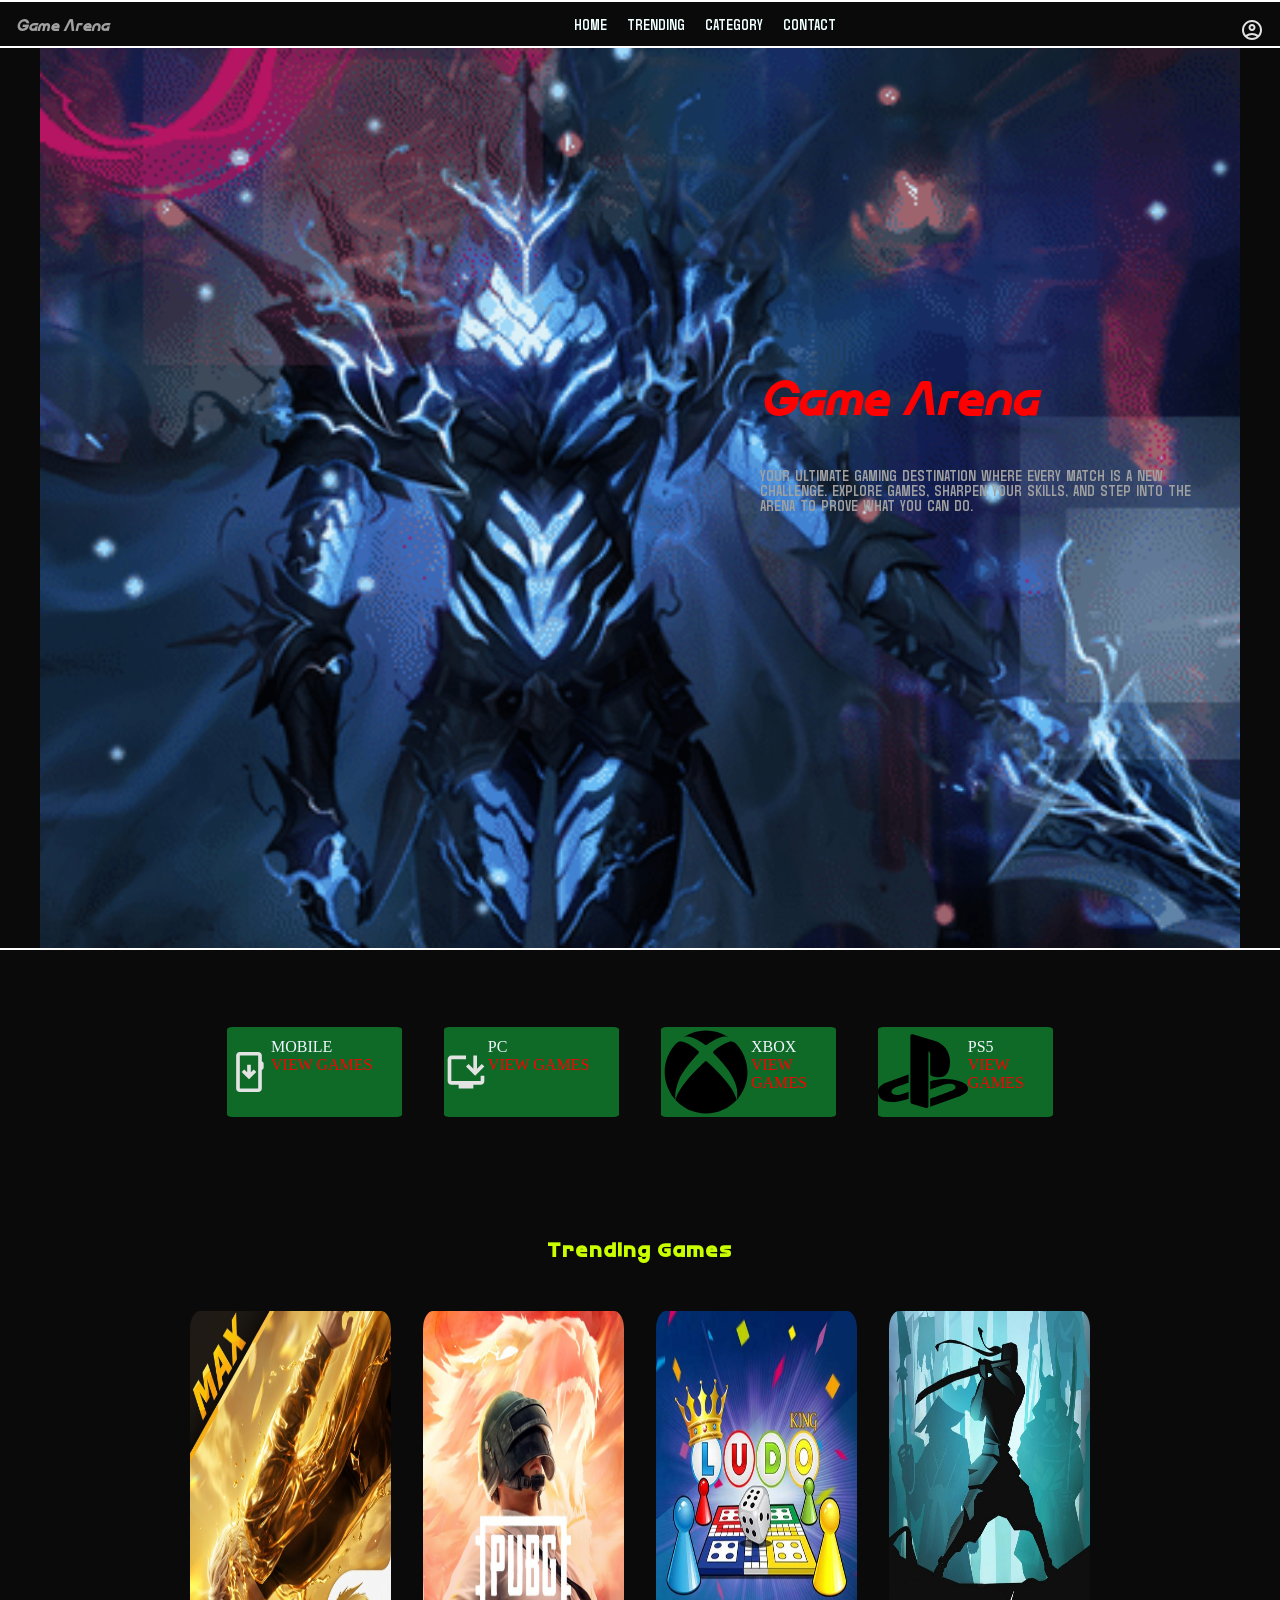
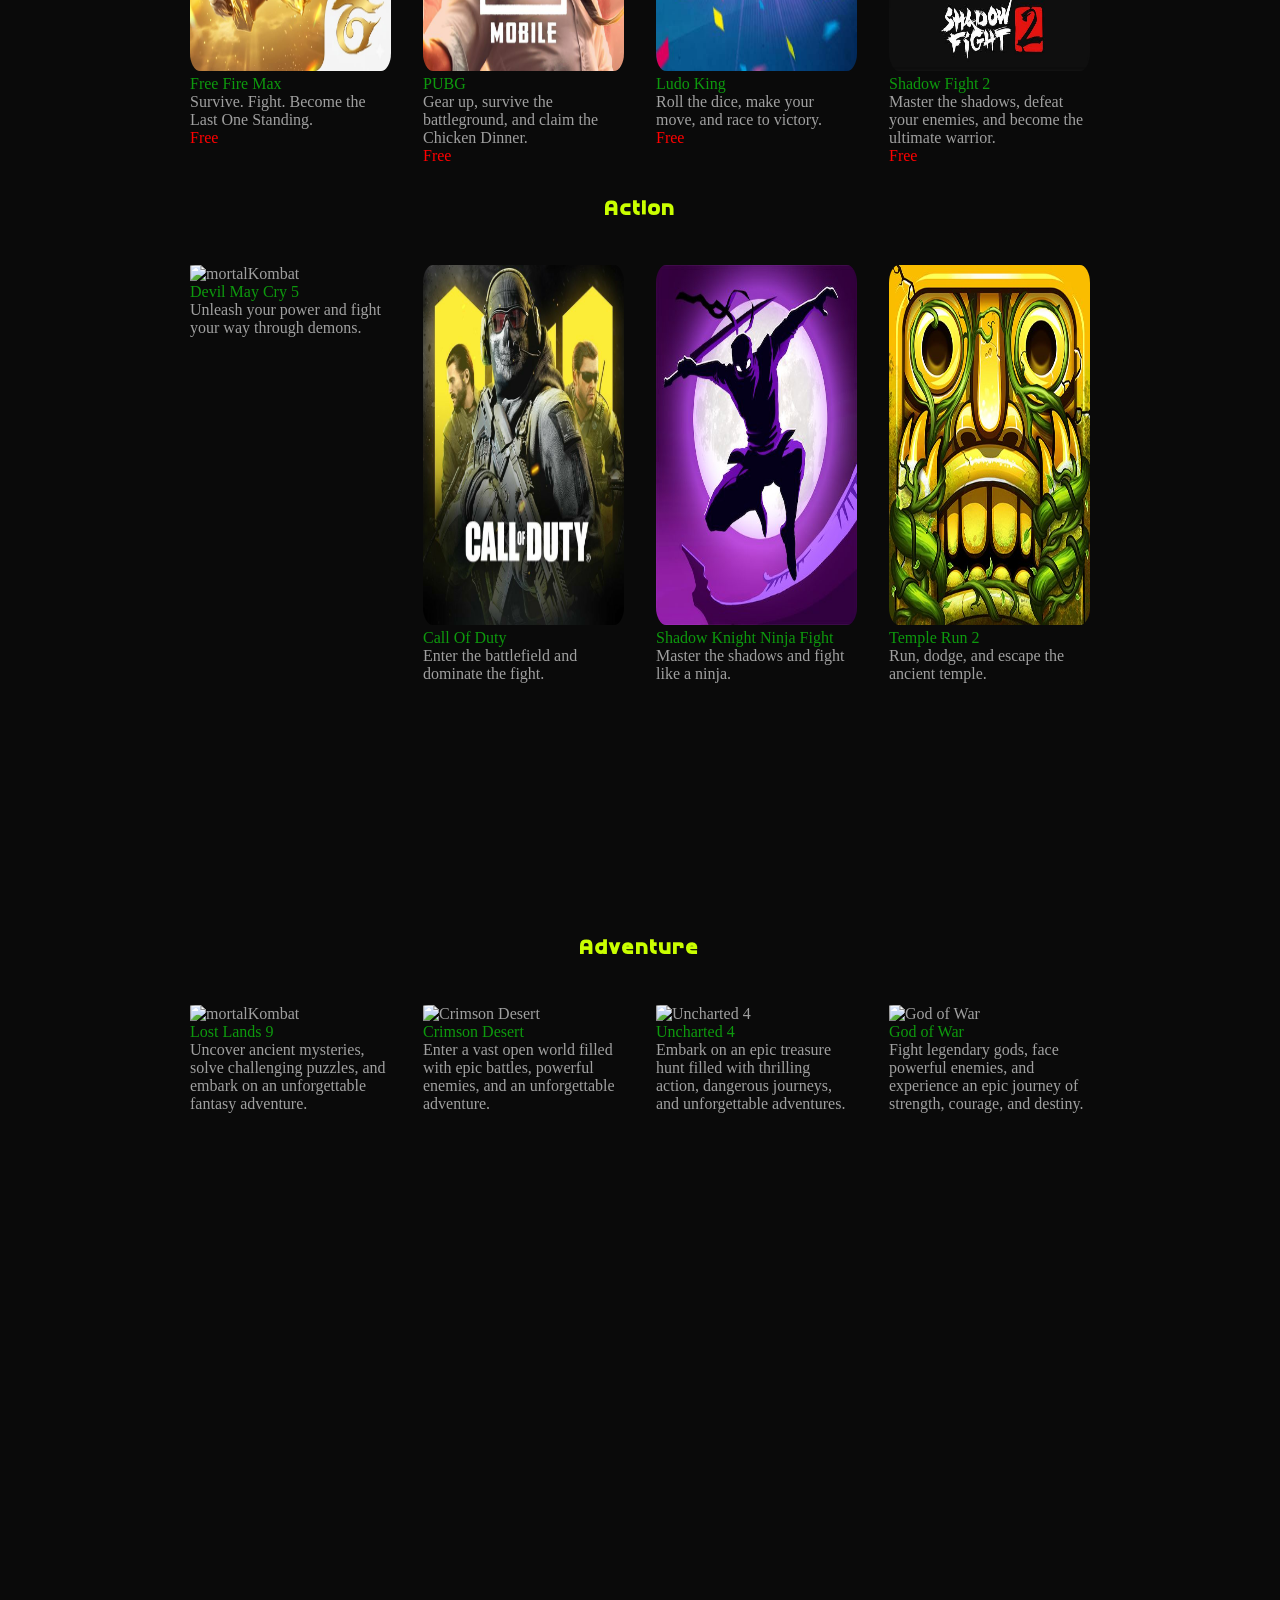
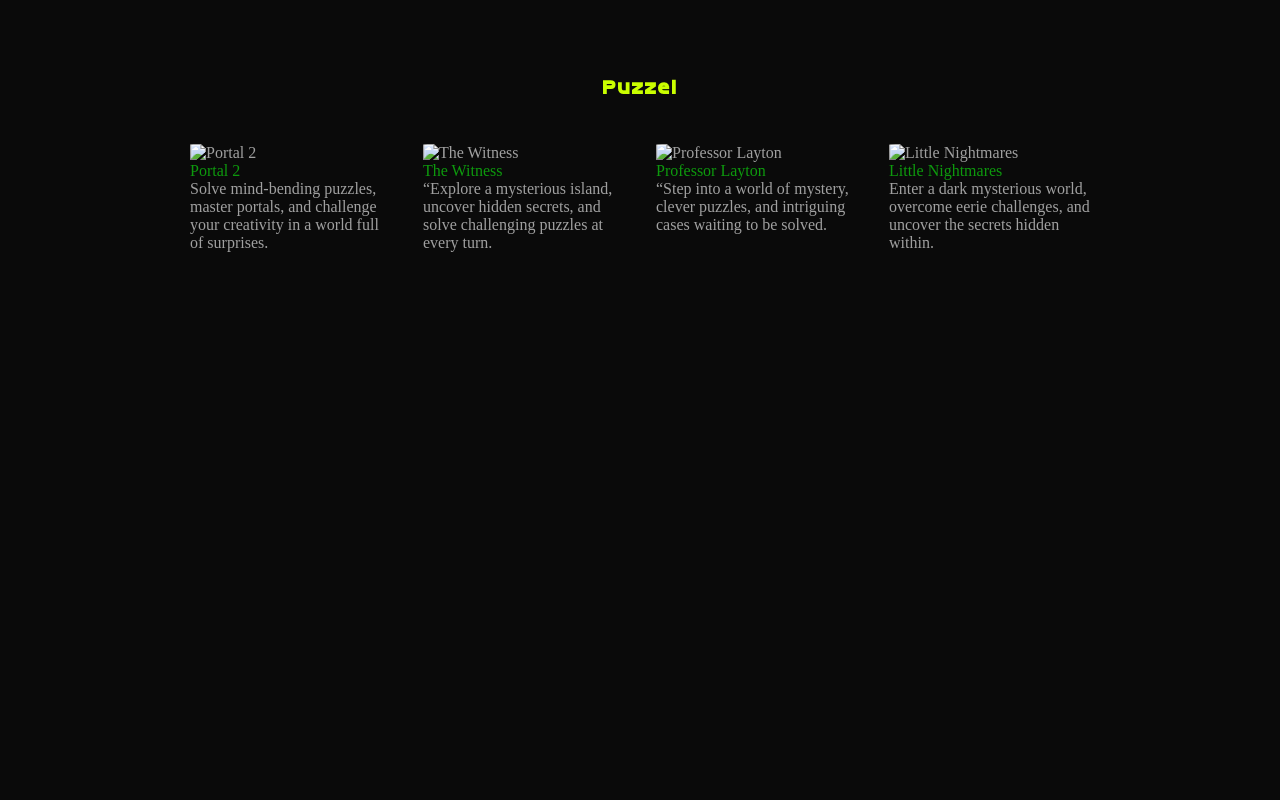
==== commit 2b445a0e: "heroffPage" ====
--- a/index.html
+++ b/index.html
@@ -3,7 +3,7 @@
 <head>
     <meta charset="UTF-8">
     <meta name="viewport" content="width=device-width, initial-scale=1.0">
-    <title>Game Arena</title>
+    <title> Game Arena</title>
     <link rel="stylesheet" href="style.css" >
 
     <link rel="preconnect" href="https://fonts.googleapis.com">
--- a/style.css
+++ b/style.css
@@ -79,7 +79,7 @@
     width: 100%;
     max-width: 1200px;
     height: 100vh;
-    background-image: url("igris3.png");
+    background-image: url("igris-hero.gif");
     background-size:cover;
     background-repeat:no-repeat;
     margin:auto ;
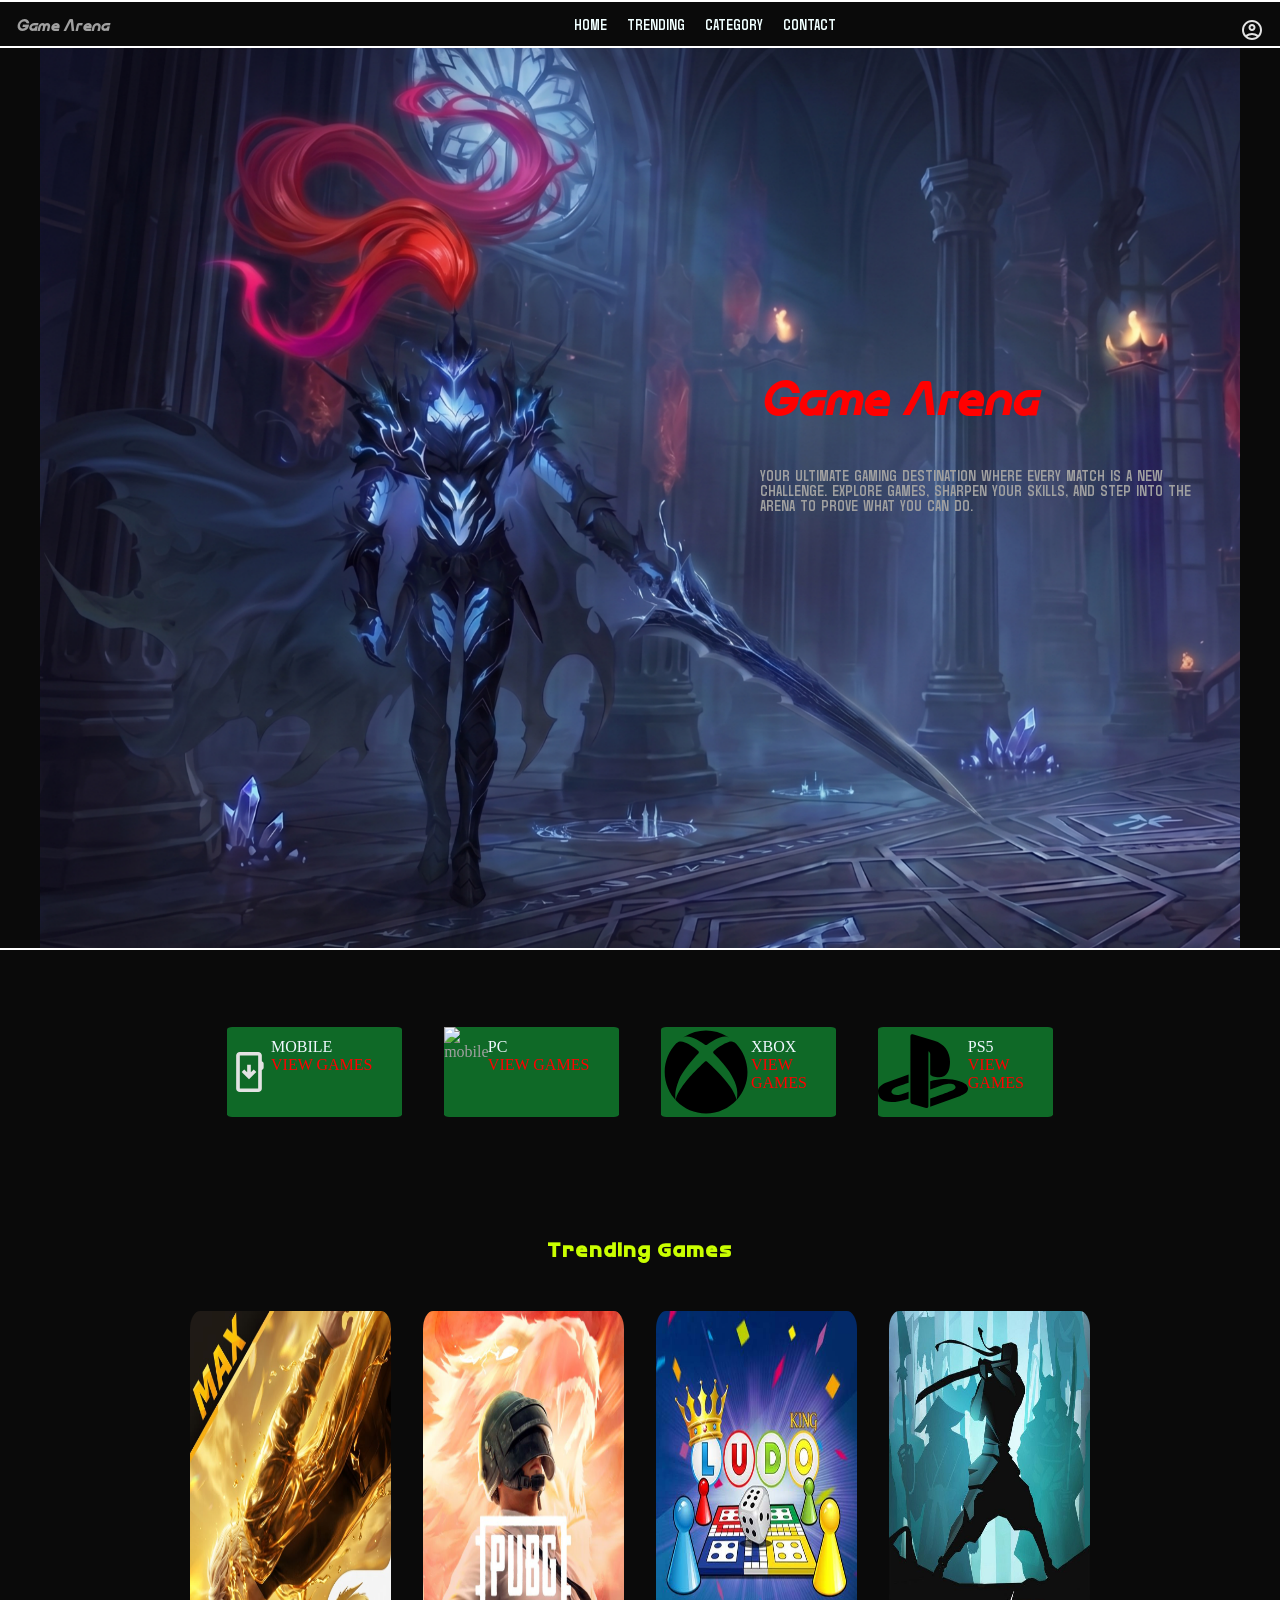
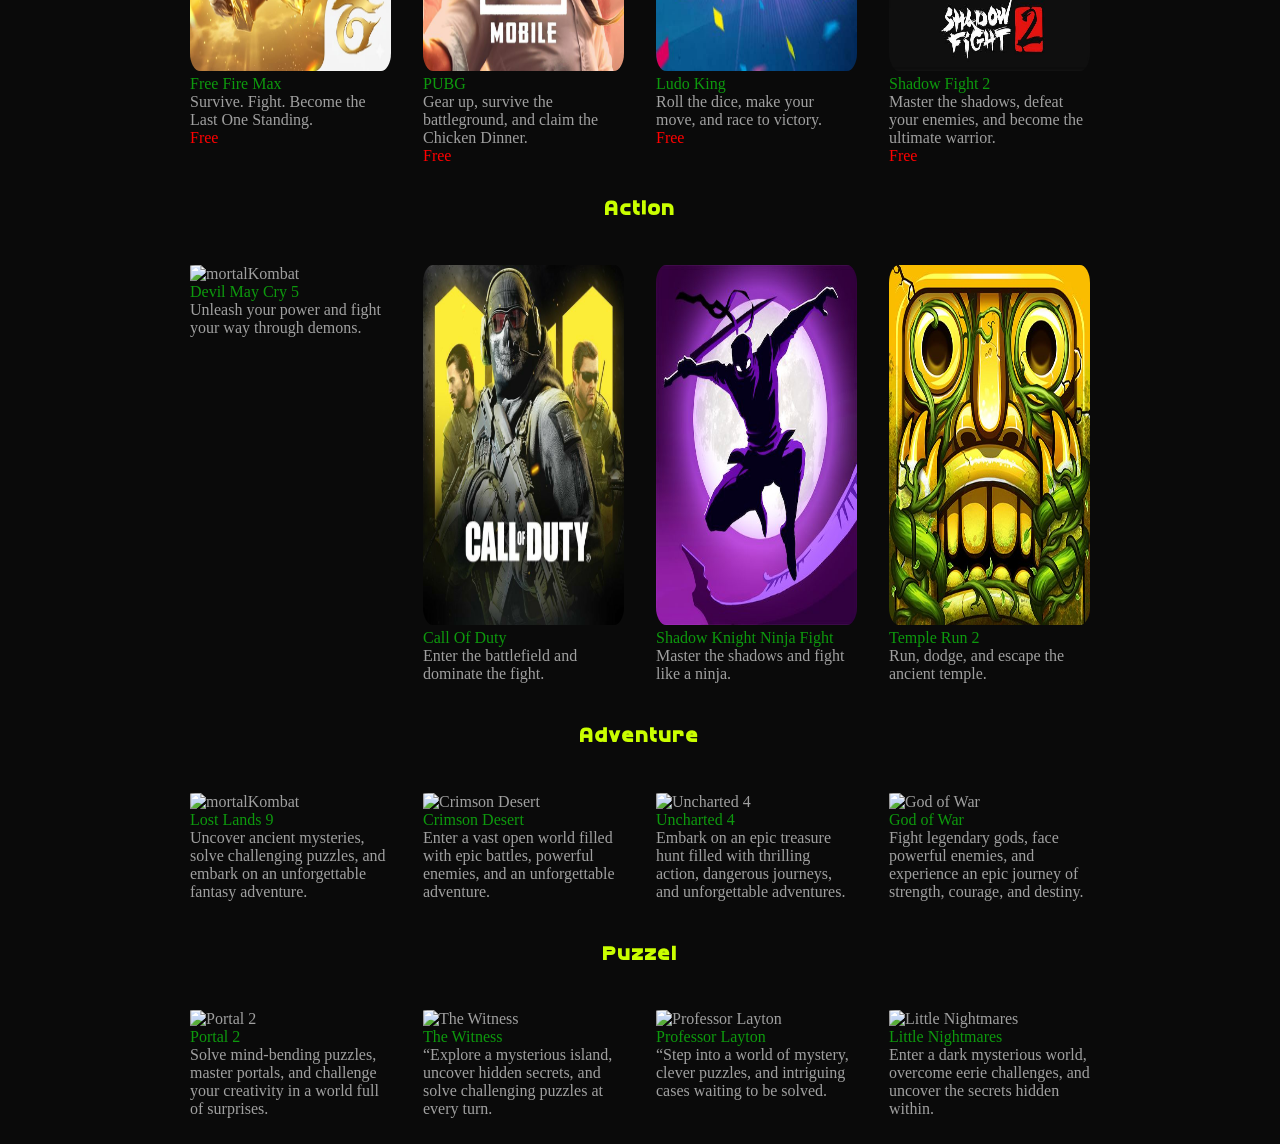
==== commit b4c4291f: "updatedpages" ====
--- a/index.html
+++ b/index.html
@@ -5,6 +5,7 @@
     <meta name="viewport" content="width=device-width, initial-scale=1.0">
     <title> Game Arena</title>
     <link rel="stylesheet" href="style.css" >
+    <link rel="icon" type="image/jgp" href="https://i.pinimg.com/736x/1c/60/99/1c6099aae9b1f2795f2166610a69ea6d.jpg" >
 
     <link rel="preconnect" href="https://fonts.googleapis.com">
 <link rel="preconnect" href="https://fonts.gstatic.com" crossorigin>
@@ -24,7 +25,7 @@
                 <span class="nav1"><a href="#hero" >Home</a></span>
                 <span class="nav3"><a href="#head" >Trending</a></span>
                 <span class="nav2"><a href="#category" >Category</a></span>
-                <span class="nav4"><a href="#" >Contact</a></span>
+                <span class="nav4"><a href="#footer" >Contact</a></span>
             </div>
             <div class="img">
                 <img class="profile" src="profileIcon.svg" >
@@ -240,8 +241,8 @@
 
         <!-- footer -->
 
-            <footer class="footer">
-                
+            <footer id="footer">
+                <div class=""
             </footer>
 
         </div>
--- a/style.css
+++ b/style.css
@@ -79,7 +79,7 @@
     width: 100%;
     max-width: 1200px;
     height: 100vh;
-    background-image: url("igris-hero.gif");
+    background-image: url("igris3.png");
     background-size:cover;
     background-repeat:no-repeat;
     margin:auto ;
@@ -94,7 +94,17 @@
     color:red;
     font-weight: 550;
     font-size:3rem;
-    
+    animation: slideRight 2s ease forwards;
+}
+@keyframes slideRight{
+    from{
+        opacity: 0;
+        transform: translateX(-100px);
+    }
+    to{
+        opacity: 1;
+        transform: translateX(1);
+    }
 }
 #hero p{
     z-index: 99;
@@ -103,7 +113,17 @@
     position:absolute;
     top:45%;
     left:60%;
-
+    animation: slideleft 2s ease forwards;
+}
+@keyframes slideleft{
+    from{
+        opacity: 0;
+        transform: translateX(100px);
+    }
+    to{
+        opacity: 1;
+        transform: translateX(1);
+    }
 }
 
 
@@ -214,7 +234,7 @@
 }
 
 .plat1:hover,.plat2:hover,.plat3:hover,.plat4:hover{
-     box-shadow:2px 2px 15px goldenrod ;
+    box-shadow:2px 2px 15px goldenrod ;
     transform:scale(1.1);
 
 }
@@ -242,7 +262,6 @@
 .aCard {
     width:90%;
     max-width:900px;
-    height:70vh;
     display:grid;
     grid-template-columns: repeat(auto-fit,minmax(150px,1fr));
     gap:2rem;
@@ -265,4 +284,13 @@
 .aCard img:hover{
     box-shadow: 0px 0px 20px goldenrod;
     transform: translateY(-0.7rem);
+}
+
+/* footer */
+.footer{
+    width: 100%;
+    max-width: 1200px;
+    height: 40vh;
+    border:2px solid #a0a0a0;
+    background-color: #0a0a0a;
 }
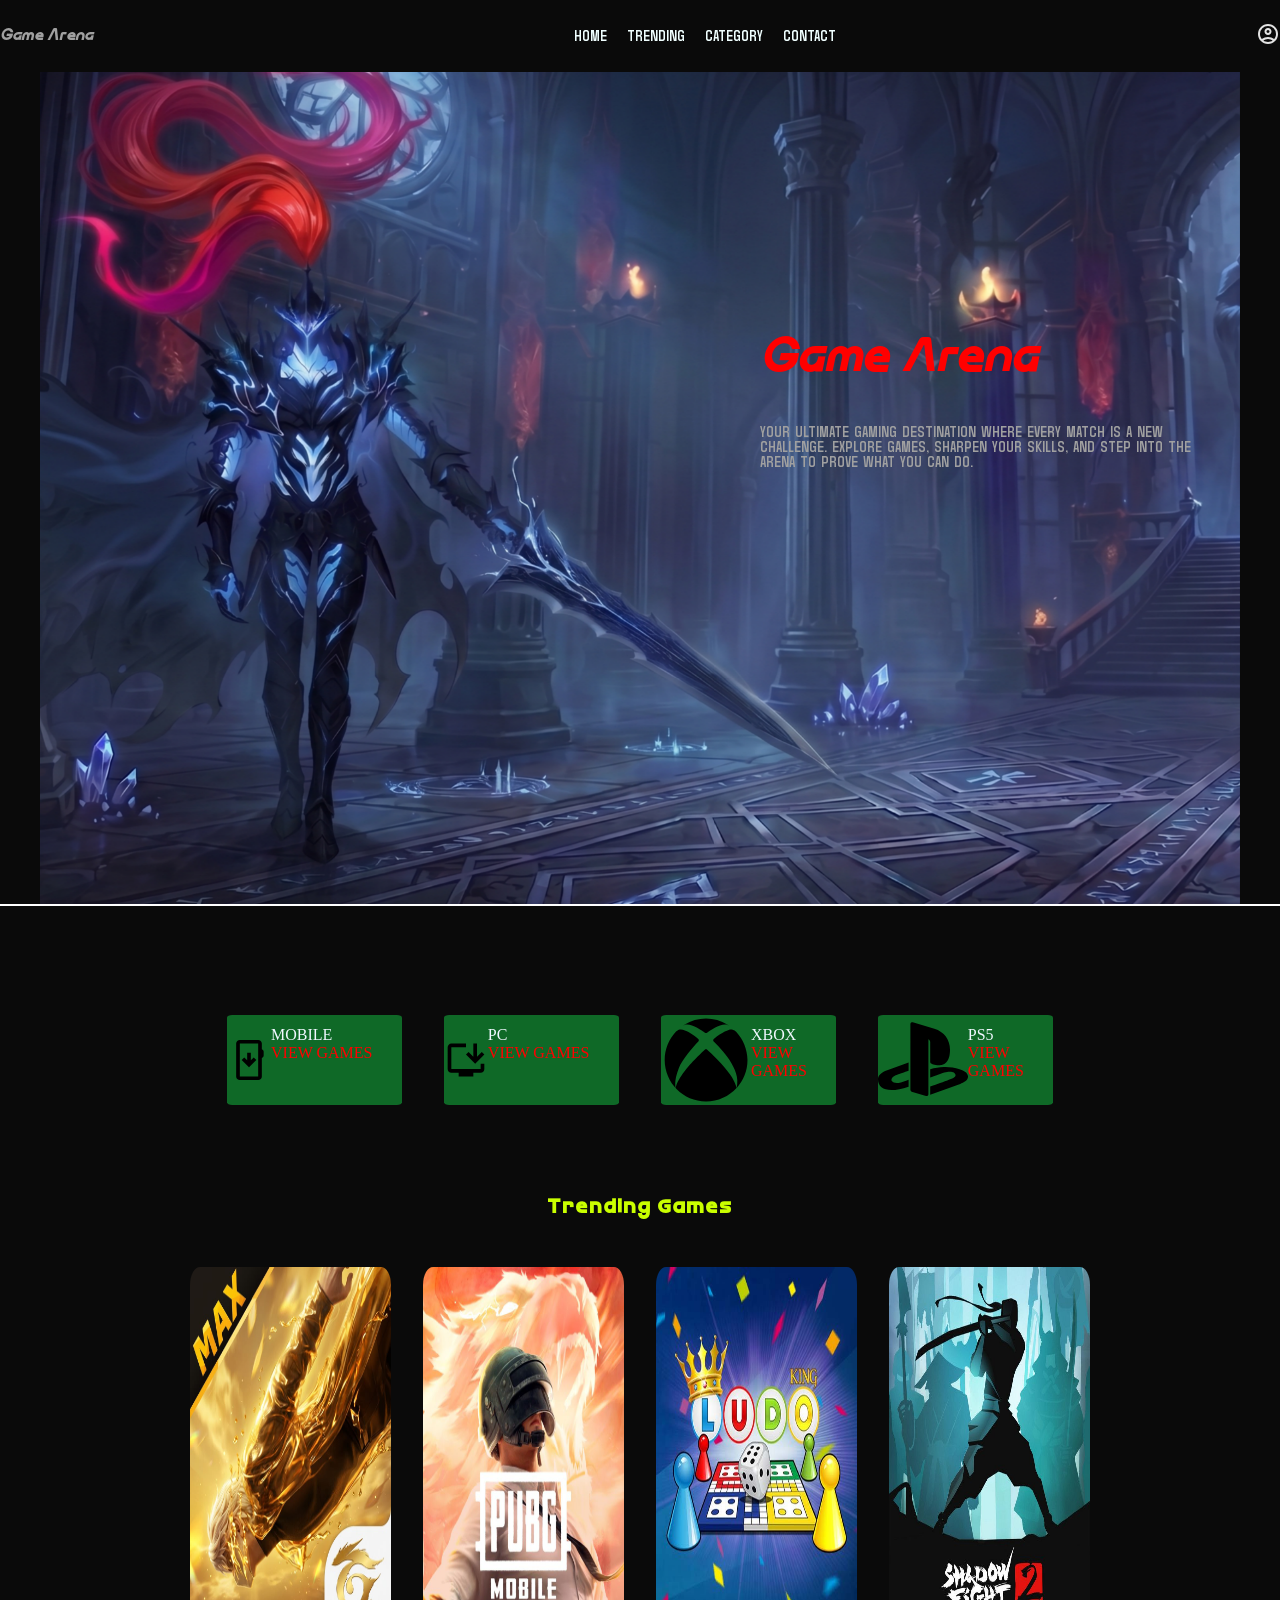
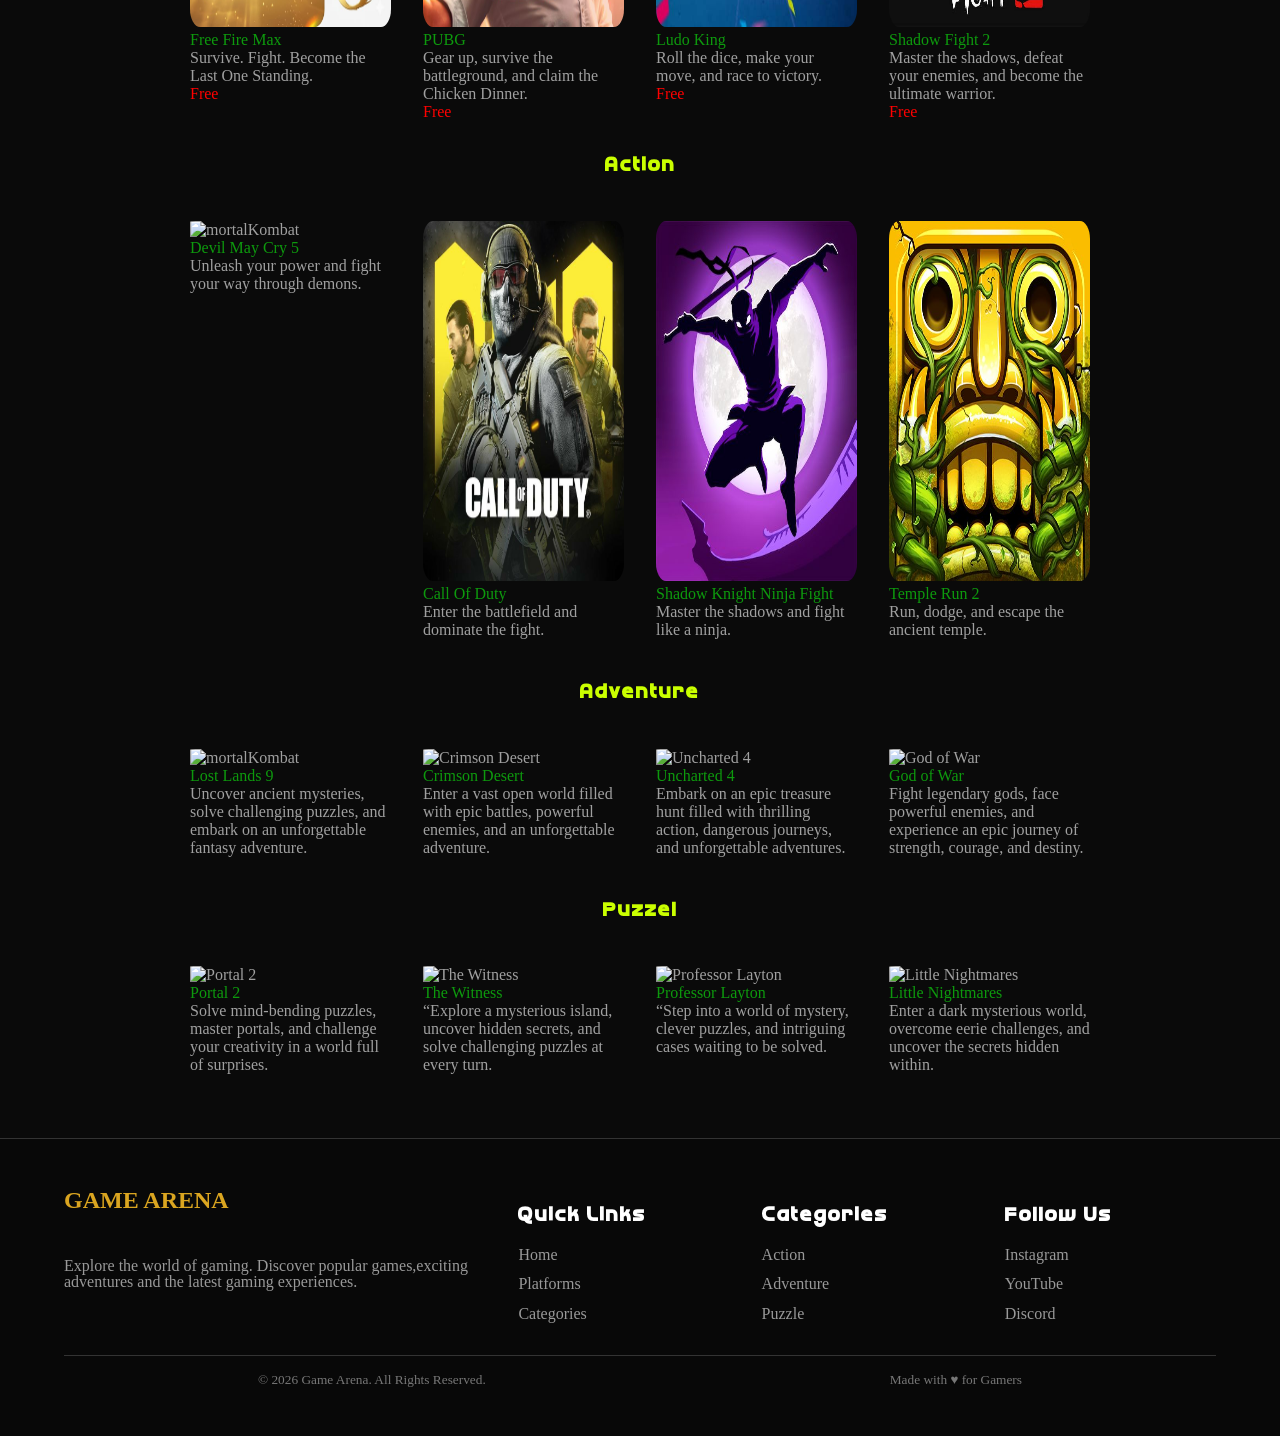
==== commit 7eac1a0f: "updated" ====
--- a/index.html
+++ b/index.html
@@ -43,7 +43,7 @@
 
 
            <!-- platform -->
-        <section class="platform">
+        <section id="platform">
             <div class="plat1">
                 <img width="25%" src="mobile.svg" alt="mobileDownload">
                 <div class="card1">
@@ -116,7 +116,7 @@
         <!-- Catagory -->
         <div id="category">
             <!-- catagory 1 -->
-            <section class="action">
+            <section id="action">
                 <div class="aTitle">
                         <h3>Action</h3>
                 </div>
@@ -157,7 +157,7 @@
             </section>
 
             <!-- catogry 2 -->
-             <section class="adventure">
+             <section id="adventure">
                 <div class="aTitle">
                         <h3>Adventure</h3>
                 </div>
@@ -198,7 +198,7 @@
             </section>
 
             <!-- catagory 3 -->
-             <section class="puzzel">
+             <section id="puzzel">
                 <div class="aTitle">
                         <h3>Puzzel</h3>
                 </div>
@@ -241,11 +241,39 @@
 
         <!-- footer -->
 
-            <footer id="footer">
-                <div class=""
-            </footer>
+            
+        <footer id="footer">
+        <div class="footercontainer">
+            <div class="footerbox">
+                <h2>GAME ARENA</h2>
+                <p>Explore the world of gaming. Discover popular games,exciting adventures and the latest gaming experiences.</p>
+            </div>
+            <div class="footerbox">
+                <h3>Quick Links</h3>
+                <a href="#hero">Home</a>
+                <a href="#platform">Platforms</a>
+                <a href="#category">Categories</a>
+            </div>
+            <div class="footerbox">
+                <h3>Categories</h3>
+                <a href="#action">Action</a>
+                <a href="#adventure">Adventure</a>
+                <a href="#puzzel">Puzzle</a>
+            </div>
+            <div class="footerbox">
+                <h3>Follow Us</h3>
+                <a href="">Instagram</a>
+                <a href="">YouTube</a>
+                <a href="">Discord</a>
+            </div>
 
         </div>
+            <div class="footerbottom">
+                <p>© 2026 Game Arena. All Rights Reserved.</p>
+                <p>Made with &hearts; for Gamers</p>
+            </div>
         
+        </footer>  
+
 </body>
 </html>
--- a/style.css
+++ b/style.css
@@ -35,7 +35,7 @@
     font-family: "f3";
 }
 .line2{
-    border: 1px solid white;
+    border: 1px solid #333;
 }
 
 /* navigation */
@@ -48,9 +48,17 @@
 .nav{
     display:flex;
     justify-content: space-between;
-    gap : 1rem;
-    margin:1rem;
     margin-bottom: 0;
+    position:fixed;
+    top:0;
+    left:0;
+    z-index: 1000;
+    background-color: #0a0a0a;
+    display:flex;
+    justify-content: space-between;
+    align-items: center;
+    width: 100%;
+    height: 8%;
 }
 .nav1 a:hover{
     color: #CAFF00;
@@ -66,7 +74,7 @@
 }
 
 .line0{
-    border: 1px solid white;
+    border: 1px solid #333;
 }
 
 .navi a{
@@ -80,7 +88,9 @@
     max-width: 1200px;
     height: 100vh;
     background-image: url("igris3.png");
+    animation: slideRight 2s ease forwards;
     background-size:cover;
+    background-position: center;
     background-repeat:no-repeat;
     margin:auto ;
     position: relative;
@@ -165,11 +175,12 @@
 
 
 /* platform selector */
-.platform{
+#platform{
       width:100%;
       max-width: 900px;
       height: 20vh;
       display:flex;
+      flex-wrap: wrap;
       justify-content: space-evenly;
       align-content:center ;
       gap:2%;
@@ -185,6 +196,7 @@
     height: 10vh;
     border-radius: 3%;
     background-color: #11812fcd;
+    transition: transform 0.3s ease;
 }
 
 .card1{
@@ -229,13 +241,13 @@
     margin-left: 3%;
 }
 
-.platform img{
+#platform img{
     margin: 0;
 }
 
 .plat1:hover,.plat2:hover,.plat3:hover,.plat4:hover{
-    box-shadow:2px 2px 15px goldenrod ;
-    transform:scale(1.1);
+    box-shadow:0px 1px 10px rgb(252, 255, 54) ;
+    transform:translateY(5px);
 
 }
 
@@ -287,10 +299,67 @@
 }
 
 /* footer */
-.footer{
-    width: 100%;
+
+#footer {
+    background-color: #080808;
+    border-top: 1px solid #333;
+    padding: 3rem 5%;
+    margin-top: 4rem;
+}
+
+.footercontainer {
+    display: grid;
+    grid-template-columns: 2fr 1fr 1fr 1fr;
+    gap: 2rem;
     max-width: 1200px;
-    height: 40vh;
-    border:2px solid #a0a0a0;
-    background-color: #0a0a0a;
+    margin: auto;
+}
+
+.footerbox {
+    display: flex;
+    flex-direction: column;
+    gap: 0.7rem;
+}
+
+.footerbox h2 {
+    color: goldenrod;
+    margin: 0;
+}
+
+.footerbox h3 {
+    color: white;
+    margin-bottom: 0.5rem;
+}
+
+.footerbox p {
+    line-height: 1;
+    color: #999;
+    margin: 0;
+}
+
+.footerbox a {
+    color: #999;
+    text-decoration: none;
+    transition: transform 0.3s;
+}
+
+.footerbox a:hover {
+    color: goldenrod;
+    transform: translateX(5px);
+}
+
+.footerbottom {
+    max-width: 1200px;
+    margin-top: 2rem;
+    padding-top: 1rem;
+    border-top: 1px solid #333;
+    display: flex;
+    justify-content: space-around;
+    flex-wrap: wrap;
+    gap: 1rem;
+    color: #777;
+    font-size: smaller;
+}
+#footer p{
+    margin :auto;
 }
